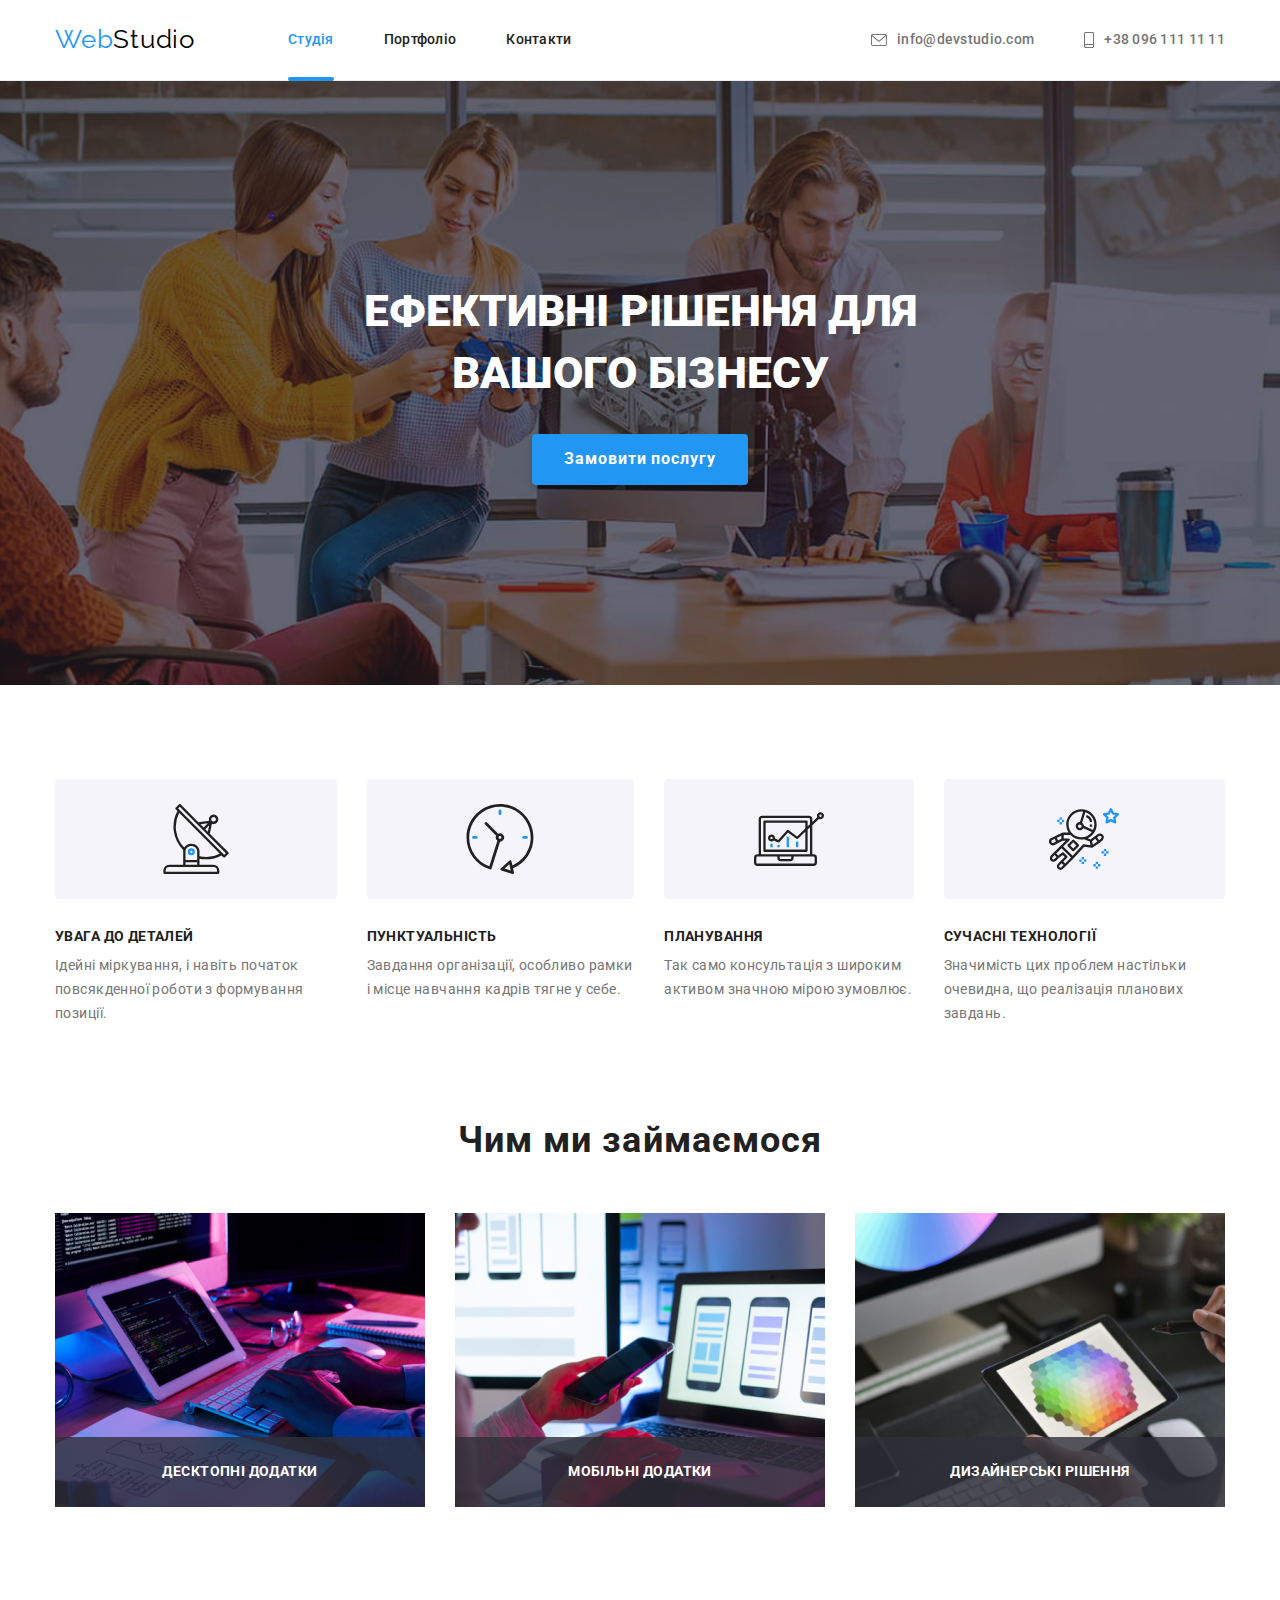
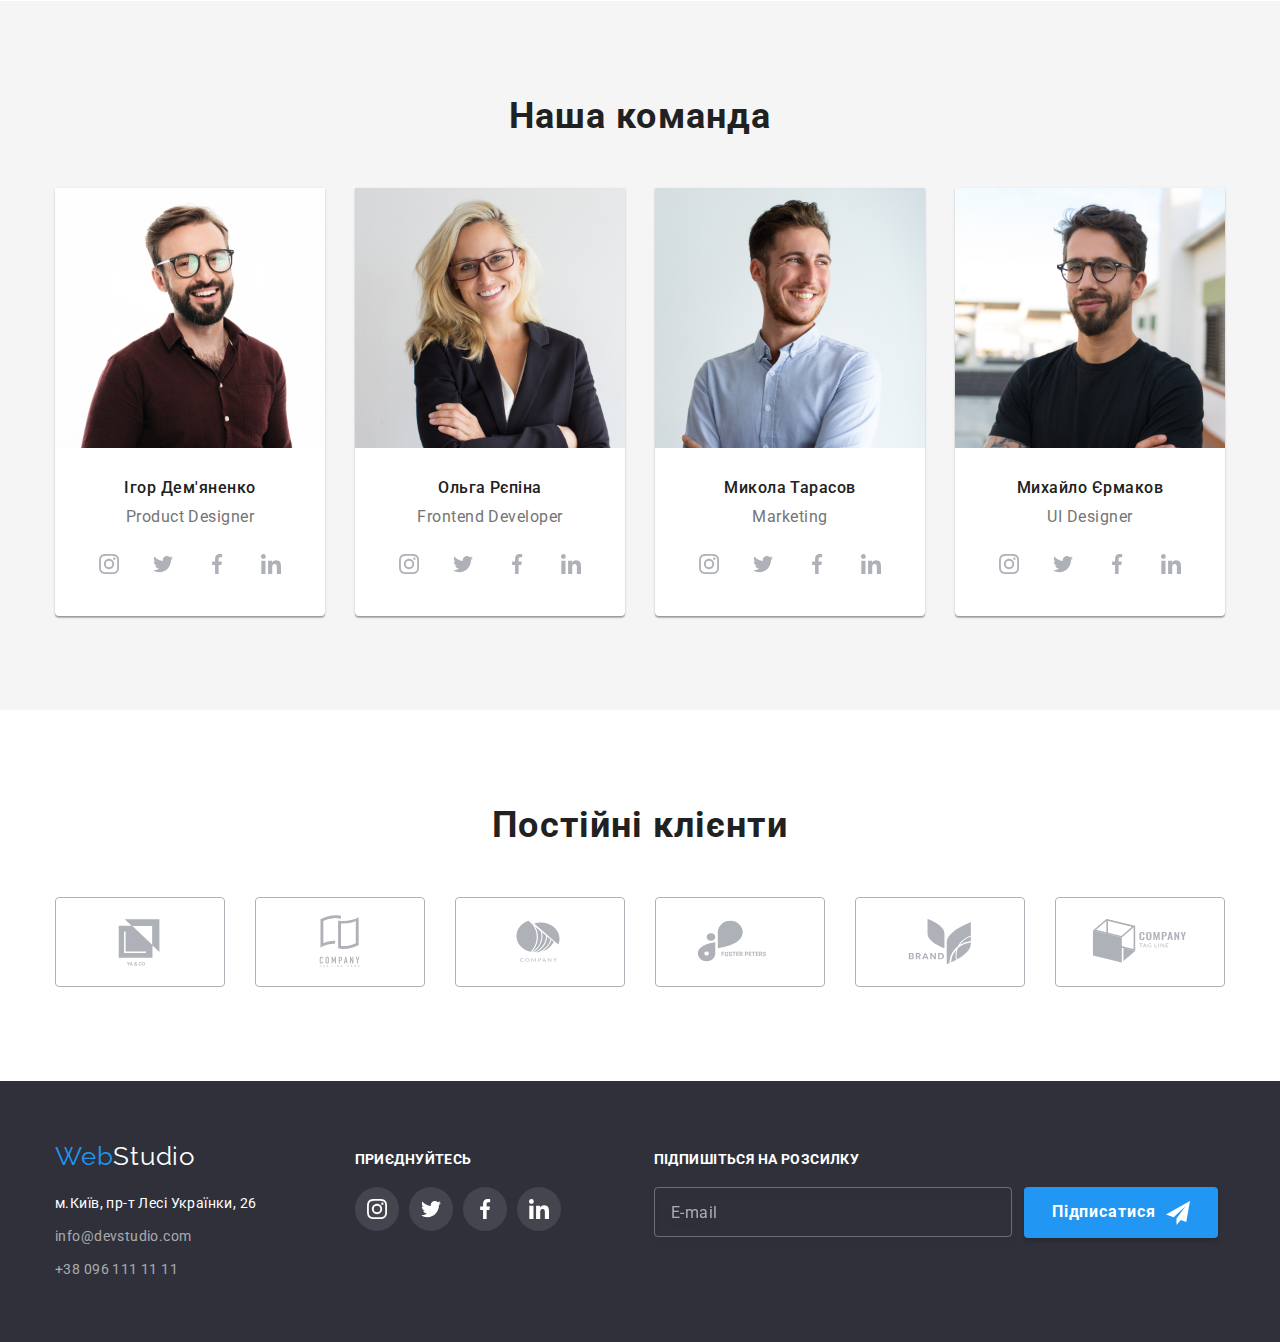
==== index.html @ b3b0a8cc "added files" ====
<!DOCTYPE html>
<html lang="en">
  <head>
    <meta charset="UTF-8" />
    <meta http-equiv="X-UA-Compatible" content="IE=edge" />
    <meta name="viewport" content="width=device-width, initial-scale=1.0" />
    <title>WebStudio | Студія</title>
    <link rel="preconnect" href="https://fonts.googleapis.com" />
    <link rel="preconnect" href="https://fonts.gstatic.com" crossorigin />
    <link
      href="https://fonts.googleapis.com/css2?family=Raleway:wght@700&family=Roboto:wght@400;500;700;900&display=swap"
      rel="stylesheet"
    />
    <link
      rel="stylesheet"
      href="https://cdnjs.cloudflare.com/ajax/libs/modern-normalize/1.1.0/modern-normalize.min.css"
    />
    <link rel="stylesheet" href="./css/common.css" />
    <link rel="stylesheet" href="./css/styles.css" />
  </head>
  <body>
    <header class="header">
      <div class="container header__container">
        <div class="logo">
          <a class="logo__text" href="./index.html">
            Web<span class="logo__header-studio">Studio</span>
          </a>
        </div>
        <nav class="nav">
          <ul class="nav__list list">
            <li class="nav__item">
              <a class="nav__link nav__link_current" href="./">Студія</a>
            </li>
            <li class="nav__item">
              <a class="nav__link" href="./portfolio.html">Портфоліо</a>
            </li>
            <li class="nav__item">
              <a class="nav__link" href="./">Контакти</a>
            </li>
          </ul>
        </nav>
        <div class="con">
          <ul class="con__list list">
            <li class="con__item">
              <a class="con__link" href="mailto:info@devstudio.com">
                <svg class="con__icon" width="16" height="12">
                  <use href="./images/sprite.svg#email"></use>
                </svg>
                info@devstudio.com</a
              >
            </li>
            <li class="con__item">
              <a class="con__link" href="tel:+380961111111"
                ><svg class="con__icon" width="10" height="16">
                  <use href="./images/sprite.svg#smartphone"></use>
                </svg>
                +38 096 111 11 11
              </a>
            </li>
          </ul>
        </div>
      </div>
    </header>
    <main class="main">
      <section class="hero">
        <div class="container">
          <h1 class="hero__title">Ефективні рішення для вашого бізнесу</h1>
          <button data-modal-open class="hero__button" type="button">
            Замовити послугу
          </button>
        </div>
      </section>
      <section class="benefits">
        <div class="container">
          <ul class="benefits__list list">
            <li class="benefits__item">
              <div class="icon">
                <svg class="icon__item" width="70" height="70">
                  <use href="./images/sprite.svg#antenna"></use>
                </svg>
              </div>
              <h2 class="benefits__title">Увага до деталей</h2>
              <p class="benefits__text">
                Ідейні міркування, і навіть початок повсякденної роботи з
                формування позиції.
              </p>
            </li>
            <li class="benefits__item">
              <div class="icon">
                <svg class="icon__item" width="70" height="70">
                  <use href="./images/sprite.svg#clock"></use>
                </svg>
              </div>
              <h2 class="benefits__title">Пунктуальність</h2>
              <p class="benefits__text">
                Завдання організації, особливо рамки і місце навчання кадрів
                тягне у себе.
              </p>
            </li>
            <li class="benefits__item">
              <div class="icon">
                <svg class="icon__item" width="70" height="70">
                  <use href="./images/sprite.svg#diagram"></use>
                </svg>
              </div>
              <h2 class="benefits__title">Планування</h2>
              <p class="benefits__text">
                Так само консультація з широким активом значною мірою зумовлює.
              </p>
            </li>
            <li class="benefits__item">
              <div class="icon">
                <svg class="icon__item" width="70" height="70">
                  <use href="./images/sprite.svg#astronaut"></use>
                </svg>
              </div>
              <h2 class="benefits__title">Сучасні технології</h2>
              <p class="benefits__text">
                Значимість цих проблем настільки очевидна, що реалізація
                планових завдань.
              </p>
            </li>
          </ul>
        </div>
      </section>
      <section class="section">
        <div class="container">
          <h2 class="section__title">Чим ми займаємося</h2>
          <ul class="section__list list">
            <li class="section__item">
              <div class="section__thumb">
                <h3 class="section__thumb-title">Десктопні додатки</h3>
              </div>
            </li>
            <li class="section__item">
              <div class="section__thumb">
                <h3 class="section__thumb-title">Мобільні додатки</h3>
              </div>
            </li>
            <li class="section__item">
              <div class="section__thumb">
                <h3 class="section__thumb-title">Дизайнерські рішення</h3>
              </div>
            </li>
          </ul>
        </div>
      </section>
      <section class="team">
        <div class="container">
          <h2 class="team__title">Наша команда</h2>
          <ul class="team__list list">
            <li class="team__card">
              <img src="./images/igor.jpg" alt="Ігор Дем'яненко" width="270" />
              <h2 class="team__name">Ігор Дем'яненко</h2>
              <p class="team__text">Product Designer</p>
              <ul class="team__social-list list">
                <li class="team__item">
                  <a class="team__social-link" href="./">
                    <svg class="team__social-icon" width="20" height="20">
                      <use href="./images/sprite.svg#instagram"></use>
                    </svg>
                  </a>
                </li>
                <li class="team__item">
                  <a class="team__social-link" href="./">
                    <svg class="team__social-icon" width="20" height="20">
                      <use href="./images/sprite.svg#twitter"></use>
                    </svg>
                  </a>
                </li>
                <li class="team__item">
                  <a class="team__social-link" href="./">
                    <svg class="team__social-icon" width="20" height="20">
                      <use href="./images/sprite.svg#facebook"></use>
                    </svg>
                  </a>
                </li>
                <li class="team__item">
                  <a class="team__social-link" href="./">
                    <svg class="team__social-icon" width="20" height="20">
                      <use href="./images/sprite.svg#linkedin"></use>
                    </svg>
                  </a>
                </li>
              </ul>
            </li>
            <li class="team__card">
              <img src="./images/olga.jpg" alt="Ольга Рєпіна" width="270" />
              <h2 class="team__name">Ольга Рєпіна</h2>
              <p class="team__text">Frontend Developer</p>
              <ul class="team__social-list list">
                <li class="team__item">
                  <a class="team__social-link" href="./">
                    <svg class="team__social-icon" width="20" height="20">
                      <use href="./images/sprite.svg#instagram"></use>
                    </svg>
                  </a>
                </li>
                <li class="team__item">
                  <a class="team__social-link" href="./">
                    <svg class="team__social-icon" width="20" height="20">
                      <use href="./images/sprite.svg#twitter"></use>
                    </svg>
                  </a>
                </li>
                <li class="team__item">
                  <a class="team__social-link" href="./">
                    <svg class="team__social-icon" width="20" height="20">
                      <use href="./images/sprite.svg#facebook"></use>
                    </svg>
                  </a>
                </li>
                <li class="team__item">
                  <a class="team__social-link" href="./">
                    <svg class="team__social-icon" width="20" height="20">
                      <use href="./images/sprite.svg#linkedin"></use>
                    </svg>
                  </a>
                </li>
              </ul>
            </li>
            <li class="team__card">
              <img src="./images/mykola.jpg" alt="Микола Тарасов" width="270" />
              <h2 class="team__name">Микола Тарасов</h2>
              <p class="team__text">Marketing</p>
              <ul class="team__social-list list">
                <li class="team__item">
                  <a class="team__social-link" href="./">
                    <svg class="team__social-icon" width="20" height="20">
                      <use href="./images/sprite.svg#instagram"></use>
                    </svg>
                  </a>
                </li>
                <li class="team__item">
                  <a class="team__social-link" href="./">
                    <svg class="team__social-icon" width="20" height="20">
                      <use href="./images/sprite.svg#twitter"></use>
                    </svg>
                  </a>
                </li>
                <li class="team__item">
                  <a class="team__social-link" href="./">
                    <svg class="team__social-icon" width="20" height="20">
                      <use href="./images/sprite.svg#facebook"></use>
                    </svg>
                  </a>
                </li>
                <li class="team__item">
                  <a class="team__social-link" href="./">
                    <svg class="team__social-icon" width="20" height="20">
                      <use href="./images/sprite.svg#linkedin"></use>
                    </svg>
                  </a>
                </li>
              </ul>
            </li>
            <li class="team__card">
              <img
                src="./images/mykhailo.jpg"
                alt="Михайло Єрмаков"
                width="270"
              />
              <h2 class="team__name">Михайло Єрмаков</h2>
              <p class="team__text">UI Designer</p>
              <ul class="team__social-list list">
                <li class="team__item">
                  <a class="team__social-link" href="./">
                    <svg class="team__social-icon" width="20" height="20">
                      <use href="./images/sprite.svg#instagram"></use>
                    </svg>
                  </a>
                </li>
                <li class="team__item">
                  <a class="team__social-link" href="./">
                    <svg class="team__social-icon" width="20" height="20">
                      <use href="./images/sprite.svg#twitter"></use>
                    </svg>
                  </a>
                </li>
                <li class="team__item">
                  <a class="team__social-link" href="./">
                    <svg class="team__social-icon" width="20" height="20">
                      <use href="./images/sprite.svg#facebook"></use>
                    </svg>
                  </a>
                </li>
                <li class="team__item">
                  <a class="team__social-link" href="./">
                    <svg class="team__social-icon" width="20" height="20">
                      <use href="./images/sprite.svg#linkedin"></use>
                    </svg>
                  </a>
                </li>
              </ul>
            </li>
          </ul>
        </div>
      </section>
      <section class="client">
        <div class="container">
          <h2 class="client__title">Постійні клієнти</h2>
          <ul class="client__list list">
            <li class="client__item">
              <a href="./" class="client__link">
                <svg class="client__icon" width="106" height="60">
                  <use href="./images/sprite.svg#client"></use>
                </svg>
              </a>
            </li>
            <li class="client__item">
              <a href="./" class="client__link">
                <svg class="client__icon" width="106" height="60">
                  <use href="./images/sprite.svg#client1"></use>
                </svg>
              </a>
            </li>
            <li class="client__item">
              <a href="./" class="client__link">
                <svg class="client__icon" width="106" height="60">
                  <use href="./images/sprite.svg#client2"></use>
                </svg>
              </a>
            </li>
            <li class="client__item">
              <a href="./" class="client__link">
                <svg class="client__icon" width="106" height="60">
                  <use href="./images/sprite.svg#client3"></use>
                </svg>
              </a>
            </li>
            <li class="client__item">
              <a href="./" class="client__link">
                <svg class="client__icon" width="106" height="60">
                  <use href="./images/sprite.svg#client4"></use>
                </svg>
              </a>
            </li>
            <li class="client__item">
              <a href="./" class="client__link">
                <svg class="client__icon" width="106" height="60">
                  <use href="./images/sprite.svg#client5"></use>
                </svg>
              </a>
            </li>
          </ul>
        </div>
      </section>
    </main>
    <footer class="footer">
      <div class="container">
        <div class="container__logo-address">
          <div class="logo">
            <a class="logo__text" href="./index.html">
              Web<span class="logo__footer-studio">Studio</span>
            </a>
          </div>
          <address class="address">
            <ul class="address__list list">
              <li class="address__item">
                <a
                  class="address__text map"
                  target="_blank"
                  href="https://goo.gl/maps/3csEusUE26N4QP277"
                  >м.Київ, пр-т Лесі Українки, 26
                </a>
              </li>
              <li class="address__item">
                <a class="address__text" href="mailto:info@devstudio.com">
                  info@devstudio.com
                </a>
              </li>
              <li class="address__item">
                <a class="address__text" href="tel:+380961111111">
                  +38 096 111 11 11
                </a>
              </li>
            </ul>
          </address>
        </div>
        <div class="social">
          <h2 class="social__title">Приєднуйтесь</h2>
          <ul class="social__list list">
            <li class="social__item" aria-label="Instagram">
              <a class="social__link" target="_blank" href="./">
                <svg class="social__icon" width="20" height="20">
                  <use href="./images/sprite.svg#instagram"></use>
                </svg>
              </a>
            </li>
            <li class="social__item" aria-label="Twitter">
              <a class="social__link" target="_blank" href="./">
                <svg class="social__icon" width="20" height="20">
                  <use href="./images/sprite.svg#twitter"></use>
                </svg>
              </a>
            </li>
            <li class="social__item" aria-label="Facebook">
              <a class="social__link" target="_blank" href="./">
                <svg class="social__icon" width="20" height="20">
                  <use href="./images/sprite.svg#facebook"></use>
                </svg>
              </a>
            </li>
            <li class="social__item" aria-label="LinkedIn">
              <a class="social__link" target="_blank" href="./">
                <svg class="social__icon" width="20" height="20">
                  <use href="./images/sprite.svg#linkedin"></use>
                </svg>
              </a>
            </li>
          </ul>
        </div>
        <div class="subscribe">
          <label class="subscribe__label" for="subscribe_email">
            Підпишіться на розсилку
          </label>
          <form class="subscribe__form js-speaker-form">
            <ul class="subscribe__list list">
              <li class="subscribe__item">
                <input
                  class="subscribe__input"
                  type="email"
                  name="subscribe_email"
                  id="subscribe_email"
                  placeholder="E-mail"
                />
              </li>
              <li class="subscribe__item">
                <button type="submit" class="subscribe__button">
                  Підписатися
                  <svg class="subscribe__icon" width="24" height="24">
                    <use href="./images/sprite.svg#sub-icon"></use>
                  </svg>
                </button>
              </li>
            </ul>
          </form>
        </div>
      </div>
    </footer>
    <div data-modal class="backdrop backdrop__hidden">
      <div class="modal">
        <div class="modal__container">
          <button
            data-modal-close
            aria-label="Закрити"
            class="modal-button__close"
          >
            <svg class="modal__cross" width="11" height="11">
              <use href="./images/sprite.svg#cross"></use>
            </svg>
          </button>
          <b class="modal__title">Залиште свої дані, ми вам передзвонимо</b>
          <form class="modal-form js-speaker-form">
            <div class="modal-form__group">
              <div class="modal-form__item">
                <input
                  class="modal-form__area"
                  type="text"
                  name="name"
                  id="name"
                  autocomplete="off"
                />
                <label class="modal-form__label" for="name">Ім'я</label>
                <svg class="modal-form__icon" width="18" height="18">
                  <use href="./images/sprite.svg#form-icon-user"></use>
                </svg>
              </div>
              <div class="modal-form__item">
                <input
                  class="modal-form__area"
                  type="tel"
                  name="tel"
                  id="tel"
                  autofill="off"
                  autocomplete="off"
                />
                <label class="modal-form__label" for="tel">Телефон</label>
                <svg class="modal-form__icon" width="18" height="18">
                  <use href="./images/sprite.svg#form-icon-phone"></use>
                </svg>
              </div>
              <div class="modal-form__item">
                <input
                  class="modal-form__area"
                  type="email"
                  name="email"
                  id="email"
                  autocomplete="off"
                />
                <label class="modal-form__label" for="email">Пошта</label>
                <svg class="modal-form__icon" width="18" height="18">
                  <use href="./images/sprite.svg#form-icon-mail"></use>
                </svg>
              </div>
              <div class="modal-form__item">
                <label class="modal-form__label" for="comment">Коментар</label>
                <textarea
                  class="modal-form__area modal-form__area_biggest"
                  name="comment"
                  id="comment"
                  rows="15"
                  placeholder="Введіть текст"
                  minlength="40"
                  autocomplete="off"
                ></textarea>
              </div>
              <div class="modal-form__item">
                <label class="modal-form__terms">
                  <input
                    type="checkbox"
                    name="checkbox"
                    class="modal-form__checkbox"
                  />
                  <span class="modal-form__checkbox-icon"
                    ><svg class="modal-form__icon-check" width="13" height="13">
                      <use href="./images/sprite.svg#icon-check"></use>
                    </svg>
                  </span>
                  Погоджуюся з розсилкою та приймаю&nbsp
                  <a href="./" class="modal-form__link">Умови договору</a>
                </label>
              </div>
            </div>
            <button type="submit" class="modal-button__submit">
              Відправити
            </button>
          </form>
        </div>
      </div>
    </div>
    <script src="./js/speaker.js"></script>
    <!-- <script src="./js/paddingforbody.js"></script> -->
    <script src="./js/modal.js"></script>
  </body>
</html>
---- css/common.css ----
:root {
  --primary-text-color: #757575;
  --title-text-color: #212121;
  --accent-color: #2196f3;
  --primary-bg-color: #f5f5f5;
  --primary-white-color: #ffffff;
  --primary-black-color: #000000;
  --primary-footer-text-color: rgba(255, 255, 255, 0.6);
  --primary-filter-bg-color: #f5f4fa;
  --primary-footer-bg-color: #2f303a;
  --primary-item-bg-color: #eeeeee;
  --primary-line-color: #ececec;
  --primary-hero-bg-color: #c4c4c4;
  --hero-shadow: rgba(47, 48, 58, 0.4);
  --icon-bg-color: rgba(255, 255, 255, 0.1);
  --soc-icons-color: #afb1b8;
  --backdrop-color: rgba(0, 0, 0, 0.2);
  --placeholder-color: rgba(117, 117, 117, 0.5);
}

body {
  color: var(--title-text-color);
  background-color: var(--primary-bg-color);
  font-family: "Roboto", sans-serif;
  margin: 0;
}

h1,
h2,
h3,
h4,
h5,
h6,
p {
  margin: 0;
}

img {
  display: block;
}

.container {
  width: 1200px;
  padding: 0 15px;
  margin: 0 auto;
}

/* Header */

.header {
  /* Fixed header */

  /* position: fixed;
  width: 100%;
  z-index: 1;
  top: 0; */
  background-color: var(--primary-white-color);
  border-bottom: 1px solid var(--primary-line-color);
}

/* Footer */

.footer {
  background-color: var(--primary-footer-bg-color);
  padding: 60px 0;
}

/* Logo */

.logo__text {
  color: var(--accent-color);
  font-family: "Raleway", sans-serif;
  font-size: 26px;
  line-height: 1.2;
  letter-spacing: 0.03em;
  text-decoration: none;
}

.logo__header-studio {
  color: var(--primary-black-color);
}

.logo__footer-studio {
  color: var(--primary-white-color);
}

.logo__footer-studio,
.logo__header-studio {
  transition: color 250ms cubic-bezier(0.4, 0, 0.2, 1);
}

.logo__text:hover > .logo__header-studio,
.logo__text:focus > .logo__header-studio,
.logo__text:hover > .logo__footer-studio,
.logo__text:focus > .logo__footer-studio {
  color: var(--accent-color);
}

/* List */

.list {
  padding: 0;
  margin: 0;
  list-style: none;
  font-style: normal;
}

/* Site nav */

.container.header__container {
  display: flex;
  align-items: center;
}

.nav__list {
  display: flex;
  margin-left: 93px;
}

.nav__item:not(:last-child),
.con__item:not(:last-child) {
  margin-right: 50px;
}

.nav__list .nav__link {
  display: block;
  color: var(--title-text-color);
  font-weight: 500;
  font-size: 14px;
  line-height: 1.1;
  letter-spacing: 0.02em;
  text-decoration: none;
  padding: 32px 0;
}

.nav__link,
.con__link {
  transition: color 250ms cubic-bezier(0.4, 0, 0.2, 1);
}

.nav__link:hover,
.nav__link:focus,
.nav__link.nav__link_current {
  color: var(--accent-color);
}

.nav__link_current {
  position: relative;
}

.nav__link_current::after {
  content: "";
  position: absolute;
  bottom: -2%;
  left: 0;

  display: inline-block;

  width: 100%;
  height: 4px;

  border-radius: 4px;

  background-color: var(--accent-color);
}

/* .nav__link.nav__link_current {
  border-bottom: 4px solid var(--accent-color);
  border-bottom-left-radius: 2px;
  border-bottom-right-radius: 2px;
} */

/* Con nav */

.con,
.con__list {
  display: flex;
  margin-left: auto;
}

.con__link {
  display: flex;
  align-items: center;
  color: var(--primary-text-color);
  font-weight: 500;
  font-size: 14px;
  line-height: 1.1;
  letter-spacing: 0.02em;
  text-decoration: none;
  padding: 32px 0;
}

.con__link:hover,
.con__link:focus {
  color: var(--accent-color);
}

.con__item {
  display: flex;
  align-items: center;
}

.con__icon {
  fill: currentColor;
  margin-right: 10px;
}

/* Address */

.address {
  margin-top: 20px;
}

.address__item {
  margin-top: 9px;
}

.address .address__text {
  color: var(--primary-footer-text-color);
  font-size: 14px;
  line-height: 1.7;
  letter-spacing: 0.03em;
  text-decoration: none;

  transition: color 250ms cubic-bezier(0.4, 0, 0.2, 1);
}

.address__text.map {
  color: var(--primary-white-color);
}

.address .address__text:hover,
.address .address__text:focus {
  color: var(--accent-color);
}

/* FOOTER-SOCIALS */

.social {
  margin-top: 11px;
  margin-left: 98px;
  margin-right: 93px;
}

.footer .container {
  display: flex;
}

.social__title,
.subscribe__label {
  color: var(--primary-white-color);
  font-size: 14px;
  line-height: 1.1;
  letter-spacing: 0.03em;
  text-transform: uppercase;
  margin-bottom: 20px;
}

.social__list {
  display: flex;
}

.social__item:not(:last-child) {
  margin-right: 10px;
}

.social__icon {
  fill: var(--primary-white-color);
}

.social__link {
  display: flex;
  justify-content: center;
  align-items: center;
  width: 44px;
  height: 44px;
  border-radius: 50%;
  background-color: var(--icon-bg-color);
  cursor: pointer;

  transition: background-color 250ms cubic-bezier(0.4, 0, 0.2, 1);
}

.social__link:hover,
.social__link:focus {
  background-color: var(--accent-color);
}

.subscribe {
  display: flex;
  flex-direction: column;

  margin-top: 11px;
}

.subscribe__list {
  display: flex;
}

.subscribe__item:not(:last-child) {
  margin-right: 12px;
}

.subscribe__item input::placeholder {
  color: rgba(255, 255, 255, 0.6);
  font-size: 16px;
  line-height: 1.25;
  letter-spacing: 0.03em;
}

.subscribe__label {
  font-weight: 700;
}

.subscribe__input {
  color: var(--primary-white-color);

  width: 358px;
  height: 50px;

  padding: 15px 16px;

  outline: 0;

  background-color: transparent;

  border: 1px solid rgba(255, 255, 255, 0.3);
  border-radius: 4px;

  filter: drop-shadow(0px 4px 4px rgba(0, 0, 0, 0.15));
}

.subscribe__button {
  display: flex;
  align-items: center;
  color: var(--primary-white-color);
  background-color: var(--accent-color);
  font-weight: 700;
  font-size: 16px;
  line-height: 1.9;
  font-family: inherit;
  letter-spacing: 0.06em;

  box-shadow: 0px 4px 4px rgba(0, 0, 0, 0.15);

  padding: 10px 28px;

  border: transparent;
  border-radius: 4px;

  cursor: pointer;
}

.subscribe__icon {
  fill: currentColor;
  color: var(--primary-white-color);

  margin-left: 10px;
}

/* ... */
---- css/styles.css ----
/* Hero */

.hero {
  position: relative;
  display: flex;

  max-width: 1600px;
  margin: 0 auto;
  padding: 200px 0;

  background-color: var(--primary-hero-bg-color);
  background-image: url(../images/teamwork.jpg);
  background-position: center;
  background-repeat: no-repeat;
  background-size: cover;
  text-align: center;
}

.hero .container {
  position: relative;
}

.hero::before {
  display: inline-flex;

  content: "";

  position: absolute;

  width: 100%;
  height: 100%;

  top: 0;
  left: 0;

  background-color: var(--hero-shadow);
}

.hero__title {
  color: var(--primary-white-color);
  font-weight: 900;
  font-size: 44px;
  line-height: 1.4;
  text-transform: uppercase;

  width: 696px;

  margin: 0 auto;
}

/* Hero button */

.hero__button {
  color: var(--primary-white-color);

  background-color: var(--accent-color);

  border: transparent;
  border-radius: 4px;

  font-weight: 700;
  font-size: 16px;
  line-height: 1.9;
  letter-spacing: 0.06em;
  font-family: inherit;

  cursor: pointer;

  padding: 10px 32px;
  margin: 30px auto 0 auto;

  box-shadow: 0px 4px 4px rgba(0, 0, 0, 0.15);

  transition: color 250ms cubic-bezier(0.4, 0, 0.2, 1),
    background-color 250ms cubic-bezier(0.4, 0, 0.2, 1);
}

.hero__button:hover,
.hero__button:focus {
  background-color: var(--primary-filter-bg-color);
  color: var(--title-text-color);
}

.section__title,
.team__title,
.client__title {
  color: var(--title-text-color);
  font-size: 36px;
  line-height: 1.2;
  letter-spacing: 0.03em;
  text-align: center;
  margin-bottom: 50px;
  margin-top: 0;
}

/* Benefits */

.benefits {
  background-color: var(--primary-white-color);
  padding-top: 94px;
  padding-bottom: 94px;
}

.benefits__list {
  display: flex;
}

.benefits__item:not(:last-child) {
  margin-right: 30px;
}

.icon {
  display: flex;
  background-color: var(--primary-filter-bg-color);
  height: 120px;
  border-radius: 4px;
  margin-bottom: 30px;
  justify-content: center;
  align-items: center;
}

.benefits__title {
  color: var(--title-text-color);
  font-size: 14px;
  line-height: 1.1;
  letter-spacing: 0.03em;
  text-transform: uppercase;

  margin: 0 0 10px 0;
}

.benefits__text {
  color: var(--primary-text-color);
  font-size: 14px;
  line-height: 1.7;
  letter-spacing: 0.03em;
  margin: 0;
}

/* Do list */

.section {
  background-color: var(--primary-white-color);
  padding-bottom: 94px;
}

.section__list {
  display: flex;
}

.section__item {
  position: relative;

  display: block;
  width: 370px;
  height: 294px;
}

.section__thumb {
  position: absolute;
  bottom: 0;

  width: 370px;
  height: 70px;
  background-color: rgba(47, 48, 58, 0.8);
}

.section__thumb-title {
  position: absolute;
  left: 50%;
  top: 50%;
  transform: translate(-50%, -50%);

  color: var(--primary-white-color);
  font-size: 14px;
  line-height: 1.1;
  letter-spacing: 0.03em;
  text-transform: uppercase;
}

.section__item:not(:last-child) {
  margin-right: 30px;
}

.section__item:nth-child(1) {
  background-image: url(../images/neondesktop.jpg);
}

.section__item:nth-child(2) {
  background-image: url(../images/phonedesktop.jpg);
}

.section__item:nth-child(3) {
  background-image: url(../images/rgbdesktop.jpg);
}

/* Team */

.team {
  padding-top: 94px;
  padding-bottom: 94px;
}

.team__card {
  background-color: var(--primary-white-color);
  height: 428px;
  text-align: center;
  border-radius: 0 0 4px 4px;
  box-shadow: 0px 1px 3px rgba(0, 0, 0, 0.12), 0px 1px 1px rgba(0, 0, 0, 0.14),
    0px 2px 1px rgba(0, 0, 0, 0.2);
}

.team__card:not(:last-child) {
  margin-right: 30px;
}
.team__text {
  color: var(--primary-text-color);
  font-size: 16px;
  line-height: 1.2;
  letter-spacing: 0.03em;
  margin-top: 0;
}

.team__name {
  color: var(--title-text-color);
  font-weight: 500;
  font-size: 16px;
  line-height: 1.2;
  letter-spacing: 0.03em;
  margin-top: 30px;
  margin-bottom: 10px;
}

.team__list {
  display: flex;
  margin: 0 auto;
}

/* TEAM-SOCIALS */

.team__social-list {
  display: flex;
  justify-content: center;
  margin-bottom: 30px;
  margin-top: 16px;
}

.team__social-link {
  display: flex;
  width: 44px;
  height: 44px;
  justify-content: center;
  align-items: center;
  border-radius: 50%;
  color: var(--soc-icons-color);
  background-color: var(--primary-white-color);

  transition: color 250ms cubic-bezier(0.4, 0, 0.2, 1),
    background-color 250ms cubic-bezier(0.4, 0, 0.2, 1);
}

.team__social-icon {
  fill: currentColor;
}

.team__item:not(:last-child) {
  margin-right: 10px;
}

.team__social-link:hover,
.team__social-link:focus {
  background-color: var(--accent-color);
  color: var(--primary-white-color);
}

/* CLIENTS */

.client {
  padding: 94px 0;
  background-color: var(--primary-white-color);
}

.client__list {
  display: flex;
  justify-content: center;
}

.client__link {
  display: flex;
  justify-content: center;
  align-items: center;
  width: 170px;
  height: 90px;
  border: 1px solid var(--soc-icons-color);
  border-radius: 4px;
  color: var(--soc-icons-color);

  transition: color 250ms cubic-bezier(0.4, 0, 0.2, 1),
    background-color 250ms cubic-bezier(0.4, 0, 0.2, 1);
}

.client__item:not(:last-child) {
  margin-right: 30px;
}

.client__icon {
  fill: currentColor;
}

.client__link:hover,
.client__link:focus {
  border-color: var(--accent-color);
  color: var(--accent-color);
}

/* Backdrop */

.backdrop {
  position: fixed;
  top: 0;
  left: 0;
  width: 100%;
  height: 100%;
  background-color: var(--backdrop-color);

  transition: opacity 250ms cubic-bezier(0.4, 0, 0.2, 1);
}

.backdrop__hidden {
  opacity: 0;
  pointer-events: none;
}

/* Modal */

.backdrop.backdrop__hidden .modal {
  transform: translate(-50%, -50%) translateY(100%);
}

.modal {
  position: absolute;
  top: 50%;
  left: 50%;
  transform: translate(-50%, -50%) translateY(0);

  min-height: 581px;
  min-width: 528px;

  text-align: center;

  background-color: var(--primary-white-color);
  border-radius: 4px;
  box-shadow: 0px 1px 3px rgba(0, 0, 0, 0.12), 0px 1px 1px rgba(0, 0, 0, 0.14),
    0px 2px 1px rgba(0, 0, 0, 0.2);

  transition: transform 250ms cubic-bezier(0.4, 0, 0.2, 1);
}

.modal-button__close {
  position: absolute;
  top: 0;
  right: 0;

  margin: 8px 8px 0 0;
  padding: 0;
  width: 30px;
  height: 30px;

  background-color: transparent;
  border: 1px solid rgba(0, 0, 0, 0.1);
  border-radius: 50%;

  cursor: pointer;
}

.modal__cross {
  fill: currentColor;

  position: absolute;
  top: 50%;
  left: 50%;

  transform: translate(-50%, -50%);

  transition: 250ms color cubic-bezier(0.4, 0, 0.2, 1);
}

.modal-button__close:hover > .modal__cross,
.modal-button__close:focus > .modal__cross {
  color: var(--accent-color);
}

.modal__container {
  width: 100%;

  padding: 0 40px;
  margin: 0 auto;
}

.modal__title {
  display: inline-block;

  color: var(--title-text-color);
  font-size: 20px;
  line-height: 1.15;
  letter-spacing: 0.03em;

  margin-top: 40px;
  margin-bottom: 30px;
}

.modal-form__item {
  position: relative;

  display: flex;
  flex-direction: column;

  margin-bottom: 28px;
}

.modal-form__item:nth-child(4) {
  margin-bottom: 20px;
}

.modal-form__item:last-child {
  display: flex;
  flex-direction: row;
  align-items: center;
  justify-content: center;

  margin-bottom: 30px;
}

.modal-form__area {
  position: relative;

  display: flex;

  background-color: transparent;
}

.modal-form__icon {
  position: absolute;
  top: 50%;
  left: 12px;

  transform: translateY(-50%);

  fill: currentColor;

  transition: color 250ms cubic-bezier(0.4, 0, 0.2, 1);

  z-index: -1;
}

.modal-form .modal-form__label {
  position: absolute;

  color: var(--primary-text-color);
  font-size: 12px;
  line-height: 1.16;
  letter-spacing: 0.01em;

  transform: translateY(-115%);

  margin-right: auto;
}

.modal-form__area {
  font-size: 12px;
  line-height: 1.16;
  letter-spacing: 0.01em;

  border: 1px solid rgba(33, 33, 33, 0.2);
  border-radius: 4px;

  padding: 12px 16px;

  height: 40px;
  resize: none;

  outline: rgba(33, 33, 33, 0.2);

  transition: 250ms outline cubic-bezier(0.4, 0, 0.2, 1);
}

.modal-form__area:not(:last-child) {
  padding-left: 42px;
}

.modal-form__area:hover,
.modal-form__area:focus {
  outline: 1px solid var(--accent-color);
}

.modal-form__area:hover ~ .modal-form__icon,
.modal-form__area:focus ~ .modal-form__icon {
  color: var(--accent-color);
}

.modal-form__area_biggest {
  height: 120px;
}

.modal-form__item textarea::placeholder {
  color: var(--placeholder-color);
  font-size: 12px;
  line-height: 1.16;
  letter-spacing: 0.01em;
}

.modal-form__item input[type="checkbox"] {
  -webkit-appearance: none;
  -moz-appearance: none;
  appearance: none;
}

.modal-form__checkbox-icon {
  position: relative;

  display: inline-block;

  width: 16px;
  height: 16px;

  border: 2px solid var(--title-text-color);
  border-radius: 2px;

  margin-right: 7px;

  transition: 250ms transform cubic-bezier(0.4, 0, 0.2, 1);

  cursor: pointer;
}

.modal-form__icon-check {
  position: absolute;

  top: 50%;
  left: 50%;

  transform: translate(-50%, -50%);

  fill: currentColor;

  opacity: 0;
}

.modal-form__checkbox:checked + .modal-form__checkbox-icon {
  transform: scale(1.1);

  background-color: var(--accent-color);
  background-origin: border-box;
  border-color: transparent;

  color: var(--primary-white-color);
}

.modal-form__checkbox:checked
  + .modal-form__checkbox-icon
  > .modal-form__icon-check {
  opacity: 1;
}

.modal-form__terms {
  display: flex;
  align-items: center;

  color: var(--primary-text-color);
  font-size: 14px;
  line-height: 1.7;
  letter-spacing: 0.03em;
}

.modal-form__link {
  color: var(--accent-color);
}

.modal-button__submit {
  color: var(--primary-white-color);
  font-weight: 700;
  font-size: 16px;
  line-height: 1.9;
  letter-spacing: 0.06em;

  background-color: var(--accent-color);

  border: transparent;
  border-radius: 4px;

  box-shadow: 0px 4px 4px rgba(0, 0, 0, 0.15);

  padding: 10px 52px;
  margin-bottom: 40px;

  transition: 250ms transform cubic-bezier(0.4, 0, 0.2, 1);

  cursor: pointer;
}

.modal-button__submit:hover,
.modal-button__submit:focus {
  transform: scale(1.1);
}

/* ... */
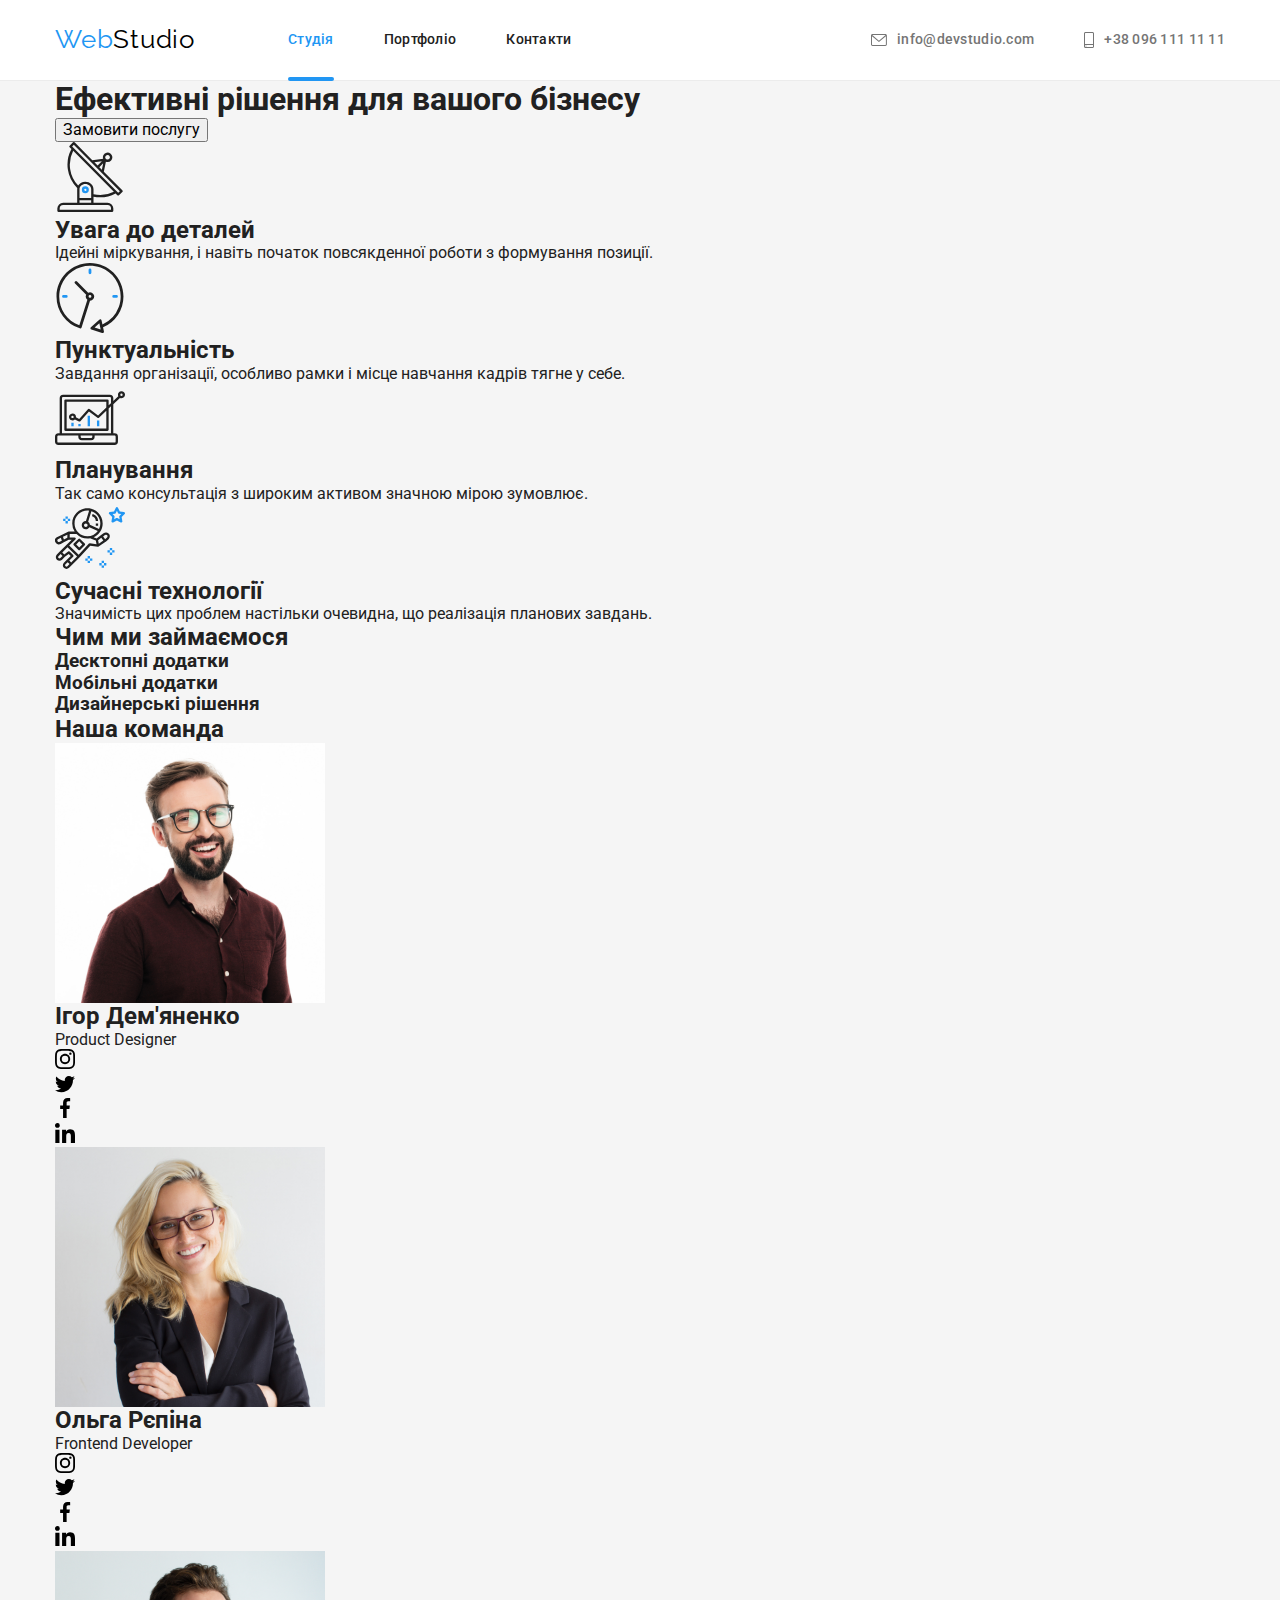
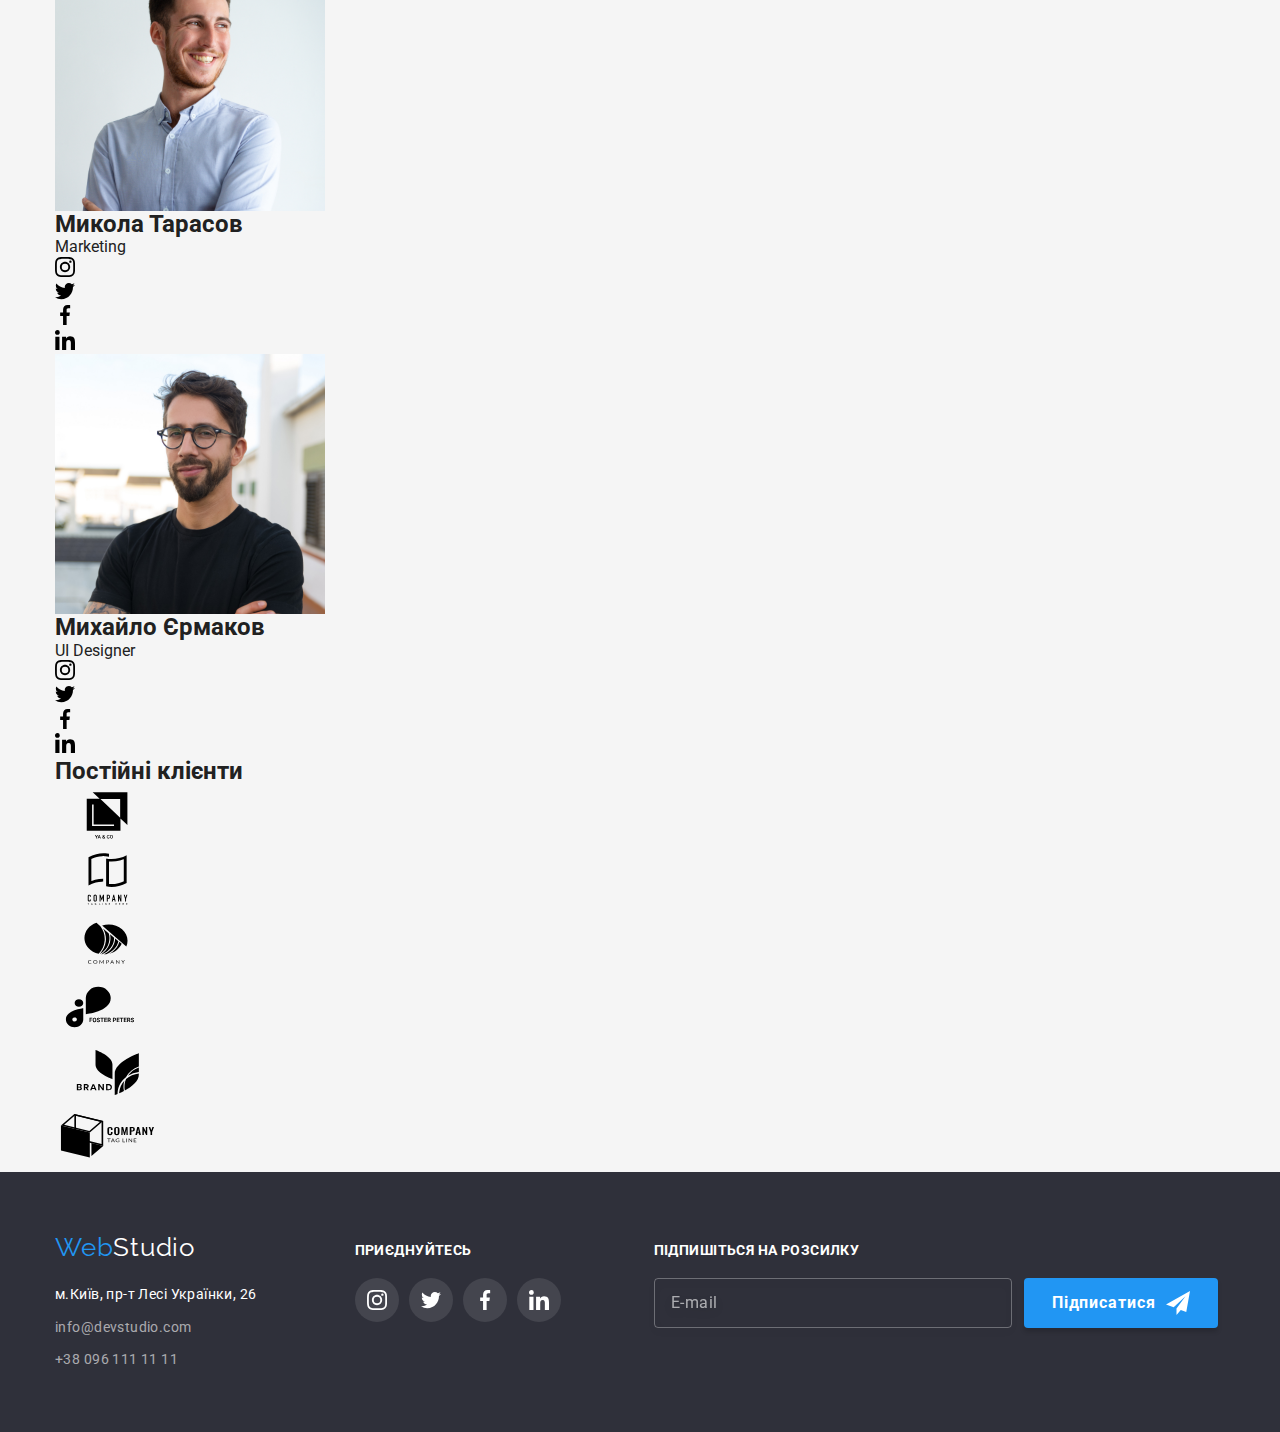
==== commit a38fadb6: "sass changes" ====
--- a/index.html
+++ b/index.html
@@ -11,12 +11,7 @@
       href="https://fonts.googleapis.com/css2?family=Raleway:wght@700&family=Roboto:wght@400;500;700;900&display=swap"
       rel="stylesheet"
     />
-    <link
-      rel="stylesheet"
-      href="https://cdnjs.cloudflare.com/ajax/libs/modern-normalize/1.1.0/modern-normalize.min.css"
-    />
-    <link rel="stylesheet" href="./css/common.css" />
-    <link rel="stylesheet" href="./css/styles.css" />
+    <link rel="stylesheet" href="./css/main.min.css" />
   </head>
   <body>
     <header class="header">
--- a/css/main.min.css
+++ b/css/main.min.css
@@ -0,0 +1 @@
+/*! modern-normalize v1.1.0 | MIT License | https://github.com/sindresorhus/modern-normalize */*,::before,::after{-webkit-box-sizing:border-box;box-sizing:border-box}html{line-height:1.15;-webkit-text-size-adjust:100%;-moz-tab-size:4;-o-tab-size:4;tab-size:4}body{color:#212121;background-color:#f5f5f5;margin:0;font-family:"Roboto",system-ui,-apple-system,"Segoe UI",Roboto,Helvetica,Arial,sans-serif,"Apple Color Emoji","Segoe UI Emoji"}hr{height:0;color:inherit}abbr[title]{-webkit-text-decoration:underline dotted;text-decoration:underline dotted}b,strong{font-weight:bolder}code,kbd,samp,pre{font-family:ui-monospace,SFMono-Regular,Consolas,"Liberation Mono",Menlo,monospace;font-size:1em}small{font-size:80%}sub,sup{font-size:75%;line-height:0;position:relative;vertical-align:baseline}sub{bottom:-0.25em}sup{top:-0.5em}table{text-indent:0;border-color:inherit}button,input,optgroup,select,textarea{font-family:inherit;font-size:100%;line-height:1.15;margin:0}button,select{text-transform:none}button,[type=button],[type=reset],[type=submit]{-webkit-appearance:button}::-moz-focus-inner{border-style:none;padding:0}:-moz-focusring{outline:1px dotted ButtonText}:-moz-ui-invalid{box-shadow:none}legend{padding:0}progress{vertical-align:baseline}::-webkit-inner-spin-button,::-webkit-outer-spin-button{height:auto}[type=search]{-webkit-appearance:textfield;outline-offset:-2px}::-webkit-search-decoration{-webkit-appearance:none}::-webkit-file-upload-button{-webkit-appearance:button;font:inherit}summary{display:list-item}h1,h2,h3,h4,h5,h6,p{margin:0}img{display:block}.list{padding:0;margin:0;list-style:none;font-style:normal}.container{width:1200px;padding:0 15px;margin:0 auto}.header{background-color:#fff;border-bottom:1px solid #ececec}.header__container{display:-webkit-box;display:-ms-flexbox;display:flex;-webkit-box-align:center;-ms-flex-align:center;align-items:center}.footer{background-color:#2f303a;padding:60px 0}.footer .container{display:-webkit-box;display:-ms-flexbox;display:flex}.logo__text{color:#2196f3;font-family:"Raleway",sans-serif;font-size:26px;line-height:1.2;letter-spacing:.03em;text-decoration:none}.logo__header-studio{color:#000}.logo__footer-studio{color:#fff}.logo__header-studio,.logo__footer-studio{-webkit-transition:color 250ms cubic-bezier(0.4, 0, 0.2, 1);transition:color 250ms cubic-bezier(0.4, 0, 0.2, 1)}.logo__text:hover>.logo__header-studio,.logo__text:focus>.logo__header-studio,.logo__text:hover>.logo__footer-studio,.logo__text:focus>.logo__footer-studio{color:#2196f3}.nav__list{display:-webkit-box;display:-ms-flexbox;display:flex;margin-left:93px}.nav__item:not(:last-child){margin-right:50px}.nav__list .nav__link{display:block;color:#212121;font-weight:500;font-size:14px;line-height:1.1;letter-spacing:.02em;text-decoration:none;padding:32px 0}.nav__link{-webkit-transition:color 250ms cubic-bezier(0.4, 0, 0.2, 1);transition:color 250ms cubic-bezier(0.4, 0, 0.2, 1)}.nav__link:focus,.nav__link:hover{color:#2196f3}.nav__link.nav__link_current{position:relative;color:#2196f3}.nav__link.nav__link_current::after{content:"";position:absolute;bottom:-2%;left:0;display:inline-block;width:100%;height:4px;border-radius:4px;background-color:#2196f3}.con{display:-webkit-box;display:-ms-flexbox;display:flex;margin-left:auto}.con__list{display:-webkit-box;display:-ms-flexbox;display:flex;margin-left:auto}.con__link{display:-webkit-box;display:-ms-flexbox;display:flex;-webkit-box-align:center;-ms-flex-align:center;align-items:center;color:#757575;font-weight:500;font-size:14px;line-height:1.1;letter-spacing:.02em;text-decoration:none;padding:32px 0;-webkit-transition:color 250ms cubic-bezier(0.4, 0, 0.2, 1);transition:color 250ms cubic-bezier(0.4, 0, 0.2, 1)}.con__link:hover,.con__link:focus{color:#2196f3}.con__item{display:-webkit-box;display:-ms-flexbox;display:flex;-webkit-box-align:center;-ms-flex-align:center;align-items:center}.con__item:not(:last-child){margin-right:50px}.con__icon{fill:currentColor;margin-right:10px}.address{margin-top:20px}.address__item{margin-top:9px}.address__text{color:rgba(255,255,255,.6);font-size:14px;line-height:1.7;letter-spacing:.03em;text-decoration:none;-webkit-transition:color 250ms cubic-bezier(0.4, 0, 0.2, 1);transition:color 250ms cubic-bezier(0.4, 0, 0.2, 1)}.address__text.map{color:#fff}.address__text:hover,.address__text:focus{color:#2196f3}.social{margin-top:11px;margin-left:98px;margin-right:93px}.social__title{color:#fff;font-size:14px;line-height:1.1;letter-spacing:.03em;text-transform:uppercase;margin-bottom:20px}.social__list{display:-webkit-box;display:-ms-flexbox;display:flex}.social__item:not(:last-child){margin-right:10px}.social__icon{fill:#fff}.social__link{display:-webkit-box;display:-ms-flexbox;display:flex;-webkit-box-pack:center;-ms-flex-pack:center;justify-content:center;-webkit-box-align:center;-ms-flex-align:center;align-items:center;width:44px;height:44px;border-radius:50%;background-color:rgba(255,255,255,.1);cursor:pointer;-webkit-transition:background-color 250ms cubic-bezier(0.4, 0, 0.2, 1);transition:background-color 250ms cubic-bezier(0.4, 0, 0.2, 1)}.social__link:hover,.social__link:focus{background-color:#2196f3}.subscribe{display:-webkit-box;display:-ms-flexbox;display:flex;-webkit-box-orient:vertical;-webkit-box-direction:normal;-ms-flex-direction:column;flex-direction:column;margin-top:11px}.subscribe__list{display:-webkit-box;display:-ms-flexbox;display:flex}.subscribe__item:not(:last-child){margin-right:12px}.subscribe__item input::-webkit-input-placeholder{color:rgba(255,255,255,.6);font-size:16px;line-height:1.25;letter-spacing:.03em}.subscribe__item input::-moz-placeholder{color:rgba(255,255,255,.6);font-size:16px;line-height:1.25;letter-spacing:.03em}.subscribe__item input:-ms-input-placeholder{color:rgba(255,255,255,.6);font-size:16px;line-height:1.25;letter-spacing:.03em}.subscribe__item input::-ms-input-placeholder{color:rgba(255,255,255,.6);font-size:16px;line-height:1.25;letter-spacing:.03em}.subscribe__item input::placeholder{color:rgba(255,255,255,.6);font-size:16px;line-height:1.25;letter-spacing:.03em}.subscribe__label{color:#fff;font-size:14px;font-weight:700;line-height:1.1;letter-spacing:.03em;text-transform:uppercase;margin-bottom:20px}.subscribe__input{color:#fff;width:358px;height:50px;padding:15px 16px;outline:0;background-color:rgba(0,0,0,0);border:1px solid rgba(255,255,255,.3);border-radius:4px;-webkit-filter:drop-shadow(0px 4px 4px rgba(0, 0, 0, 0.15));filter:drop-shadow(0px 4px 4px rgba(0, 0, 0, 0.15))}.subscribe__button{display:-webkit-box;display:-ms-flexbox;display:flex;-webkit-box-align:center;-ms-flex-align:center;align-items:center;color:#fff;background-color:#2196f3;font-weight:700;font-size:16px;line-height:1.9;font-family:inherit;letter-spacing:.06em;-webkit-box-shadow:0px 4px 4px rgba(0,0,0,.15);box-shadow:0px 4px 4px rgba(0,0,0,.15);padding:10px 28px;border:rgba(0,0,0,0);border-radius:4px;cursor:pointer}.subscribe__icon{fill:currentColor;color:#fff;margin-left:10px}.filter__list{display:-webkit-box;display:-ms-flexbox;display:flex;-webkit-box-pack:center;-ms-flex-pack:center;justify-content:center;padding-bottom:50px}.filter__item:not(:last-child){margin-right:8px}.filter__button{color:#000;background-color:#f5f4fa;border:rgba(0,0,0,0);font-size:16px;line-height:1.6;font-weight:500;font-family:inherit;cursor:pointer;padding:6px 25px;border:1px solid rgba(0,0,0,0);border-radius:4px;-webkit-box-shadow:0px 3px 1px rgba(0,0,0,.1),0px 1px 2px rgba(0,0,0,.08),0px 2px 2px rgba(0,0,0,.12);box-shadow:0px 3px 1px rgba(0,0,0,.1),0px 1px 2px rgba(0,0,0,.08),0px 2px 2px rgba(0,0,0,.12);-webkit-transition:background-color 250ms cubic-bezier(0.4, 0, 0.2, 1),color 250ms cubic-bezier(0.4, 0, 0.2, 1);transition:background-color 250ms cubic-bezier(0.4, 0, 0.2, 1),color 250ms cubic-bezier(0.4, 0, 0.2, 1)}.filter__button:hover,.filter__button:focus{color:#fff;background-color:#2196f3}.filter__button.filter__button_current{color:#fff;background-color:#2196f3}.portfolio{background-color:#fff;padding-top:94px;padding-bottom:94px}.portfolio__list{display:-webkit-box;display:-ms-flexbox;display:flex;-ms-flex-wrap:wrap;flex-wrap:wrap}.portfolio__item{width:calc((100% - 60px)/3);background-color:var(--primary-white-color);margin-right:30px;margin-bottom:30px;-webkit-transition:-webkit-box-shadow 250ms cubic-bezier(0.4, 0, 0.2, 1);transition:-webkit-box-shadow 250ms cubic-bezier(0.4, 0, 0.2, 1);transition:box-shadow 250ms cubic-bezier(0.4, 0, 0.2, 1);transition:box-shadow 250ms cubic-bezier(0.4, 0, 0.2, 1), -webkit-box-shadow 250ms cubic-bezier(0.4, 0, 0.2, 1)}.portfolio__item:hover{-webkit-box-shadow:0px 1px 1px rgba(0,0,0,.12),0px 4px 4px rgba(0,0,0,.06),1px 4px 6px rgba(0,0,0,.16);box-shadow:0px 1px 1px rgba(0,0,0,.12),0px 4px 4px rgba(0,0,0,.06),1px 4px 6px rgba(0,0,0,.16)}.portfolio__item:nth-last-child(-n+3){margin-bottom:0px}.portfolio__item:nth-child(3n){margin-right:0px}.portfolio__item:hover>.portfolio__link>.portfolio__link_thumb>.portfolio__link_overlay-content{-webkit-transform:translateY(0%);transform:translateY(0%)}.portfolio__item:hover>.portfolio__link>.portfolio__link_thumb::before{-webkit-transform:translateY(0%);transform:translateY(0%)}.portfolio__card{border:1px solid #eee}.portfolio__link{text-decoration:none}.portfolio__link_thumb{position:relative;display:-webkit-box;display:-ms-flexbox;display:flex;overflow:hidden}.portfolio__link_thumb::before{position:absolute;content:"";width:100%;height:100%;background-color:rgba(33,150,243,.9);-webkit-transition:-webkit-transform 250ms cubic-bezier(0.4, 0, 0.2, 1);transition:-webkit-transform 250ms cubic-bezier(0.4, 0, 0.2, 1);transition:transform 250ms cubic-bezier(0.4, 0, 0.2, 1);transition:transform 250ms cubic-bezier(0.4, 0, 0.2, 1), -webkit-transform 250ms cubic-bezier(0.4, 0, 0.2, 1);-webkit-transform:translateY(100%);transform:translateY(100%)}.portfolio__link_overlay-content{position:absolute;padding:63px 24px;font-size:18px;line-height:1.5;letter-spacing:.03em;color:#fff;-webkit-transition:-webkit-transform 250ms cubic-bezier(0.4, 0, 0.2, 1);transition:-webkit-transform 250ms cubic-bezier(0.4, 0, 0.2, 1);transition:transform 250ms cubic-bezier(0.4, 0, 0.2, 1);transition:transform 250ms cubic-bezier(0.4, 0, 0.2, 1), -webkit-transform 250ms cubic-bezier(0.4, 0, 0.2, 1);-webkit-transform:translateY(100%);transform:translateY(100%)}.portfolio__text{color:#757575;font-size:16px;line-height:1.9;letter-spacing:.03em;padding-left:24px;padding-bottom:20px;margin:0}.portfolio__title{color:#212121;font-size:18px;line-height:2;letter-spacing:.06em;padding-top:20px;padding-left:24px;margin:0 0 4px 0}.backdrop{position:fixed;top:0;left:0;width:100%;height:100%;background-color:rgba(0,0,0,.2);-webkit-transition:opacity 250ms cubic-bezier(0.4, 0, 0.2, 1);transition:opacity 250ms cubic-bezier(0.4, 0, 0.2, 1)}.backdrop__hidden{opacity:0;pointer-events:none}.backdrop__hidden .modal{-webkit-transform:translate(-50%, -50%) translateY(100%);transform:translate(-50%, -50%) translateY(100%)}.modal{position:absolute;top:50%;left:50%;-webkit-transform:translate(-50%, -50%) translateY(0);transform:translate(-50%, -50%) translateY(0);min-height:581px;min-width:528px;text-align:center;background-color:#fff;border-radius:4px;-webkit-box-shadow:0px 1px 3px rgba(0,0,0,.12),0px 1px 1px rgba(0,0,0,.14),0px 2px 1px rgba(0,0,0,.2);box-shadow:0px 1px 3px rgba(0,0,0,.12),0px 1px 1px rgba(0,0,0,.14),0px 2px 1px rgba(0,0,0,.2);-webkit-transition:-webkit-transform 250ms cubic-bezier(0.4, 0, 0.2, 1);transition:-webkit-transform 250ms cubic-bezier(0.4, 0, 0.2, 1);transition:transform 250ms cubic-bezier(0.4, 0, 0.2, 1);transition:transform 250ms cubic-bezier(0.4, 0, 0.2, 1), -webkit-transform 250ms cubic-bezier(0.4, 0, 0.2, 1)}.modal__cross{fill:currentColor;position:absolute;top:50%;left:50%;-webkit-transform:translate(-50%, -50%);transform:translate(-50%, -50%);-webkit-transition:250ms color cubic-bezier(0.4, 0, 0.2, 1);transition:250ms color cubic-bezier(0.4, 0, 0.2, 1)}.modal__container{width:100%;padding:0 40px;margin:0 auto}.modal__title{display:inline-block;color:#212121;font-size:20px;line-height:1.15;letter-spacing:.03em;margin-top:40px;margin-bottom:30px}.modal-form__item{position:relative;display:-webkit-box;display:-ms-flexbox;display:flex;-webkit-box-orient:vertical;-webkit-box-direction:normal;-ms-flex-direction:column;flex-direction:column;margin-bottom:28px}.modal-form__item:nth-child(4){margin-bottom:20px}.modal-form__item:last-child{display:-webkit-box;display:-ms-flexbox;display:flex;-webkit-box-orient:horizontal;-webkit-box-direction:normal;-ms-flex-direction:row;flex-direction:row;-webkit-box-align:center;-ms-flex-align:center;align-items:center;-webkit-box-pack:center;-ms-flex-pack:center;justify-content:center;margin-bottom:30px}.modal-form__item textarea::-webkit-input-placeholder{color:rgba(117,117,117,.5);font-size:12px;line-height:1.16;letter-spacing:.01em}.modal-form__item textarea::-moz-placeholder{color:rgba(117,117,117,.5);font-size:12px;line-height:1.16;letter-spacing:.01em}.modal-form__item textarea:-ms-input-placeholder{color:rgba(117,117,117,.5);font-size:12px;line-height:1.16;letter-spacing:.01em}.modal-form__item textarea::-ms-input-placeholder{color:rgba(117,117,117,.5);font-size:12px;line-height:1.16;letter-spacing:.01em}.modal-form__item textarea::placeholder{color:rgba(117,117,117,.5);font-size:12px;line-height:1.16;letter-spacing:.01em}.modal-form__item input[type=checkbox]{-webkit-appearance:none;-moz-appearance:none;appearance:none}.modal-form__area{position:relative;display:-webkit-box;display:-ms-flexbox;display:flex;background-color:rgba(0,0,0,0);font-size:12px;line-height:1.16;letter-spacing:.01em;border:1px solid rgba(33,33,33,.2);border-radius:4px;padding:12px 16px;height:40px;resize:none;outline:rgba(33,33,33,.2);-webkit-transition:250ms outline cubic-bezier(0.4, 0, 0.2, 1);transition:250ms outline cubic-bezier(0.4, 0, 0.2, 1)}.modal-form__area:not(:last-child){padding-left:42px}.modal-form__area:hover,.modal-form__area:focus{outline:1px solid #2196f3}.modal-form__area_biggest{height:120px}.modal-form__icon{position:absolute;top:50%;left:12px;-webkit-transform:translateY(-50%);transform:translateY(-50%);fill:currentColor;-webkit-transition:color 250ms cubic-bezier(0.4, 0, 0.2, 1);transition:color 250ms cubic-bezier(0.4, 0, 0.2, 1);z-index:-1}.modal-form__area:hover~.modal-form__icon,.modal-form__area:focus~.modal-form__icon{color:#2196f3}.modal-form__label{position:absolute;color:#757575;font-size:12px;line-height:1.16;letter-spacing:.01em;-webkit-transform:translateY(-115%);transform:translateY(-115%);margin-right:auto}.modal-form__checkbox-icon{position:relative;display:inline-block;width:16px;height:16px;border:2px solid #212121;border-radius:2px;margin-right:7px;-webkit-transition:250ms -webkit-transform cubic-bezier(0.4, 0, 0.2, 1);transition:250ms -webkit-transform cubic-bezier(0.4, 0, 0.2, 1);transition:250ms transform cubic-bezier(0.4, 0, 0.2, 1);transition:250ms transform cubic-bezier(0.4, 0, 0.2, 1), 250ms -webkit-transform cubic-bezier(0.4, 0, 0.2, 1);cursor:pointer}.modal-form__icon-check{position:absolute;top:50%;left:50%;-webkit-transform:translate(-50%, -50%);transform:translate(-50%, -50%);fill:currentColor;opacity:0}.modal-form__checkbox:checked+.modal-form__checkbox-icon{-webkit-transform:scale(1.1);transform:scale(1.1);background-color:#2196f3;background-origin:border-box;border-color:rgba(0,0,0,0);color:#fff}.modal-form__checkbox:checked+.modal-form__checkbox-icon>.modal-form__icon-check{opacity:1}.modal-form__terms{display:-webkit-box;display:-ms-flexbox;display:flex;-webkit-box-align:center;-ms-flex-align:center;align-items:center;color:#757575;font-size:14px;line-height:1.7;letter-spacing:.03em}.modal-form__link{color:#2196f3}.modal-button__close{position:absolute;top:0;right:0;margin:8px 8px 0 0;padding:0;width:30px;height:30px;background-color:rgba(0,0,0,0);border:1px solid rgba(0,0,0,.1);border-radius:50%;cursor:pointer}.modal-button__close:hover>.modal__cross,.modal-button__close:focus>.modal__cross{color:#2196f3}.modal-button__submit{color:#fff;font-weight:700;font-size:16px;line-height:1.9;letter-spacing:.06em;background-color:#2196f3;border:rgba(0,0,0,0);border-radius:4px;-webkit-box-shadow:0px 4px 4px rgba(0,0,0,.15);box-shadow:0px 4px 4px rgba(0,0,0,.15);padding:10px 52px;margin-bottom:40px;-webkit-transition:250ms -webkit-transform cubic-bezier(0.4, 0, 0.2, 1);transition:250ms -webkit-transform cubic-bezier(0.4, 0, 0.2, 1);transition:250ms transform cubic-bezier(0.4, 0, 0.2, 1);transition:250ms transform cubic-bezier(0.4, 0, 0.2, 1), 250ms -webkit-transform cubic-bezier(0.4, 0, 0.2, 1);cursor:pointer}.modal-button__submit:hover,.modal-button__submit:focus{-webkit-transform:scale(1.1);transform:scale(1.1)}/*# sourceMappingURL=main.min.css.map */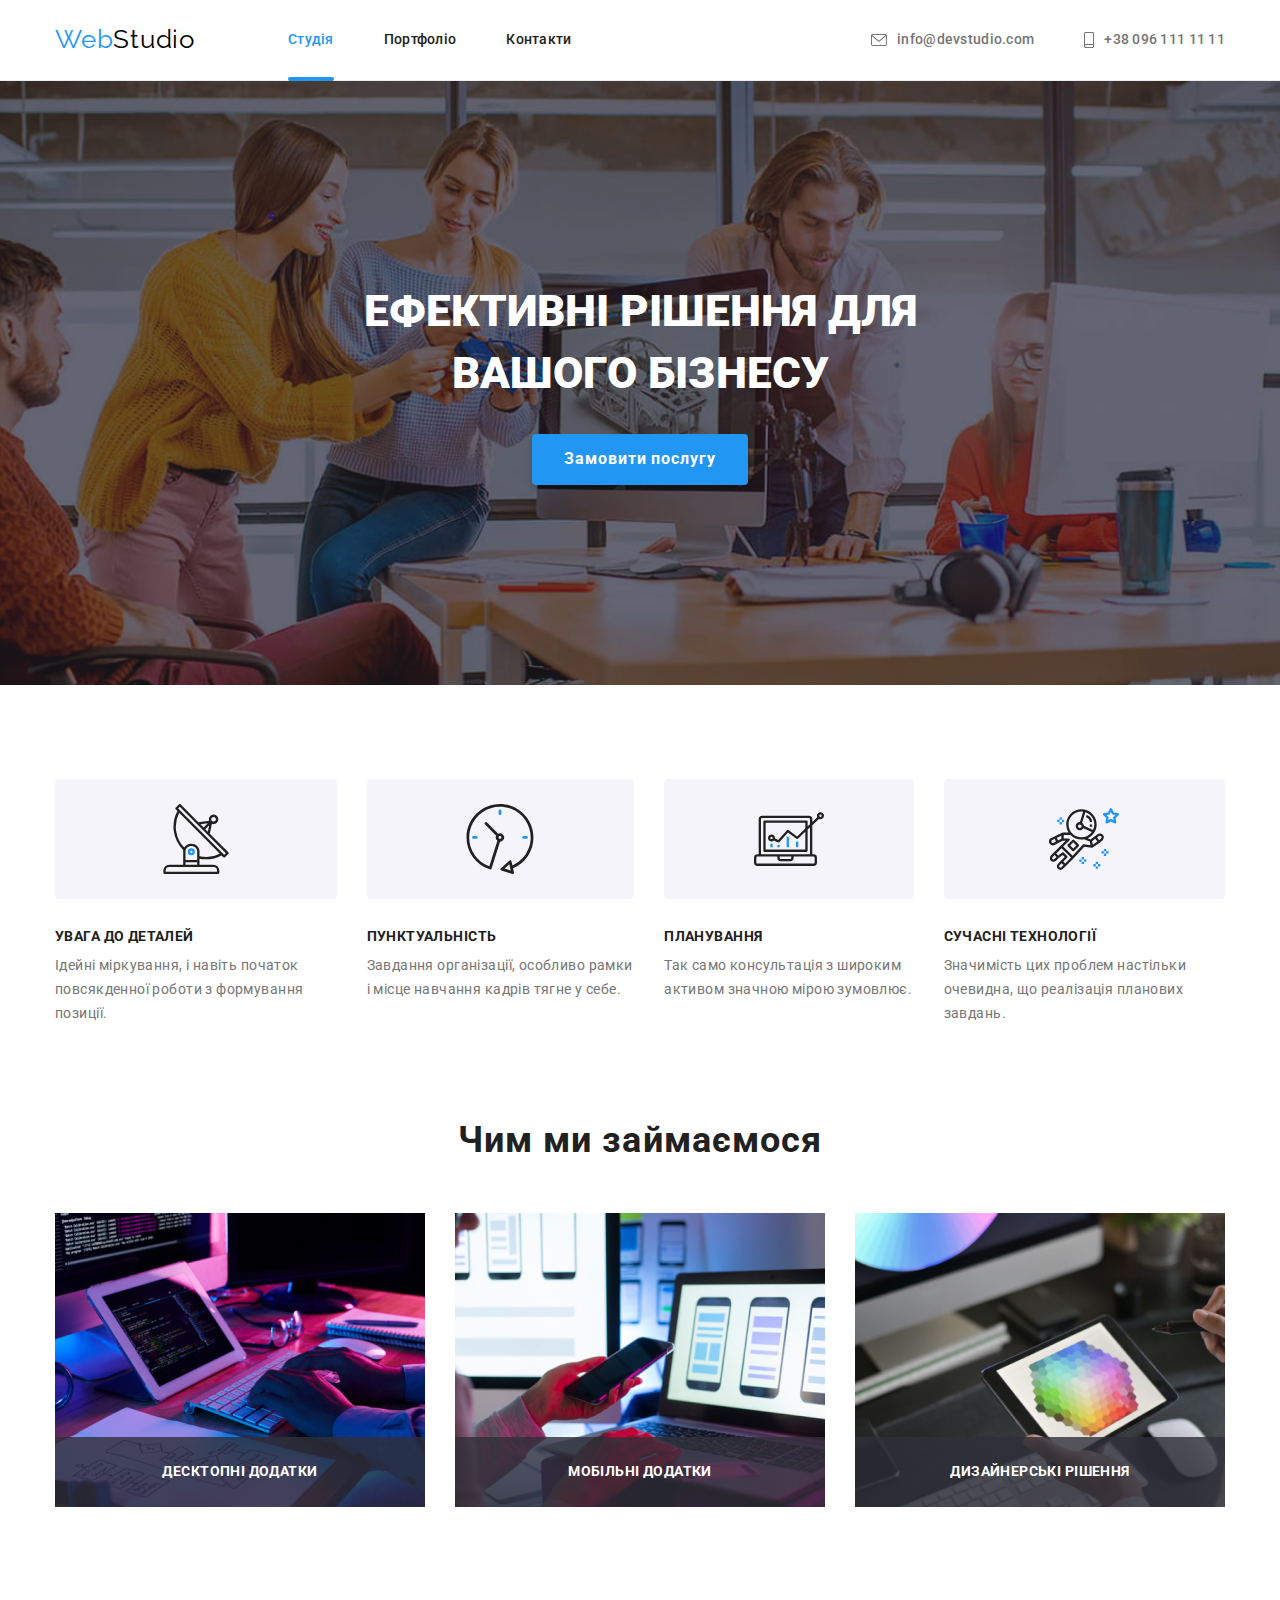
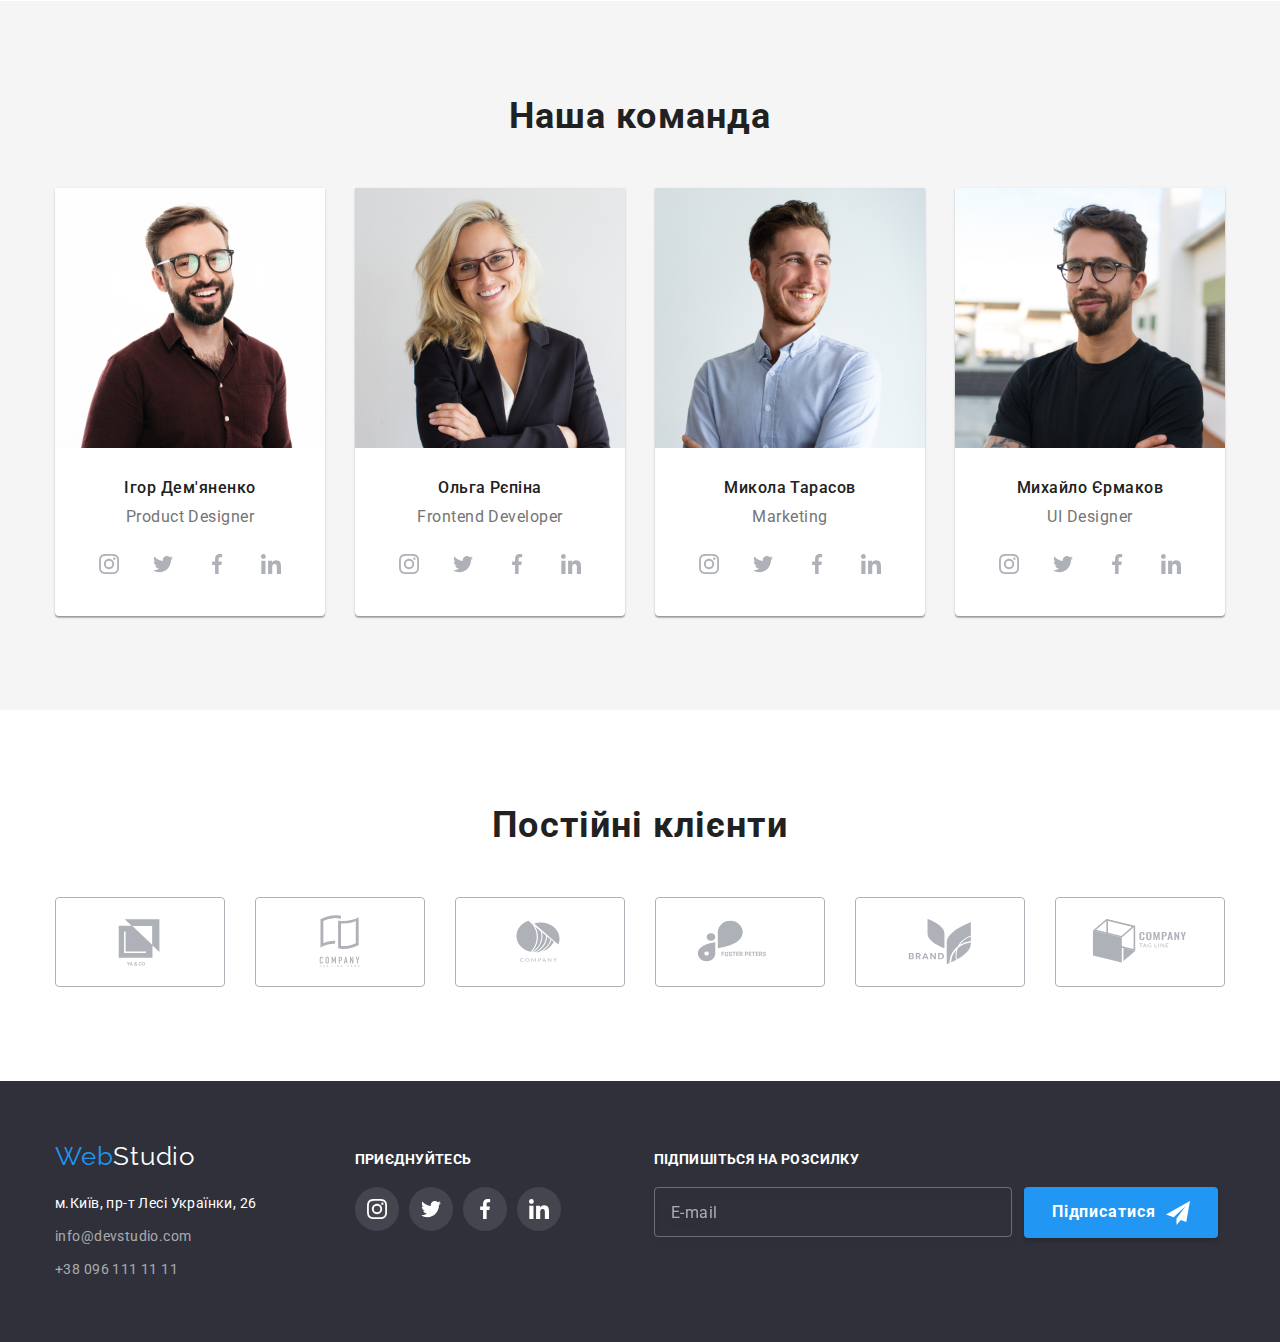
==== commit 1ff225d7: "sass changes" ====
--- a/index.html
+++ b/index.html
@@ -69,8 +69,8 @@
         <div class="container">
           <ul class="benefits__list list">
             <li class="benefits__item">
-              <div class="icon">
-                <svg class="icon__item" width="70" height="70">
+              <div class="benefits__icon">
+                <svg class="benefits__svg" width="70" height="70">
                   <use href="./images/sprite.svg#antenna"></use>
                 </svg>
               </div>
@@ -81,8 +81,8 @@
               </p>
             </li>
             <li class="benefits__item">
-              <div class="icon">
-                <svg class="icon__item" width="70" height="70">
+              <div class="benefits__icon">
+                <svg class="benefits__svg" width="70" height="70">
                   <use href="./images/sprite.svg#clock"></use>
                 </svg>
               </div>
@@ -93,8 +93,8 @@
               </p>
             </li>
             <li class="benefits__item">
-              <div class="icon">
-                <svg class="icon__item" width="70" height="70">
+              <div class="benefits__icon">
+                <svg class="benefits__svg" width="70" height="70">
                   <use href="./images/sprite.svg#diagram"></use>
                 </svg>
               </div>
@@ -104,8 +104,8 @@
               </p>
             </li>
             <li class="benefits__item">
-              <div class="icon">
-                <svg class="icon__item" width="70" height="70">
+              <div class="benefits__icon">
+                <svg class="benefits__svg" width="70" height="70">
                   <use href="./images/sprite.svg#astronaut"></use>
                 </svg>
               </div>
--- a/css/main.min.css
+++ b/css/main.min.css
@@ -1 +1 @@
-/*! modern-normalize v1.1.0 | MIT License | https://github.com/sindresorhus/modern-normalize */*,::before,::after{-webkit-box-sizing:border-box;box-sizing:border-box}html{line-height:1.15;-webkit-text-size-adjust:100%;-moz-tab-size:4;-o-tab-size:4;tab-size:4}body{color:#212121;background-color:#f5f5f5;margin:0;font-family:"Roboto",system-ui,-apple-system,"Segoe UI",Roboto,Helvetica,Arial,sans-serif,"Apple Color Emoji","Segoe UI Emoji"}hr{height:0;color:inherit}abbr[title]{-webkit-text-decoration:underline dotted;text-decoration:underline dotted}b,strong{font-weight:bolder}code,kbd,samp,pre{font-family:ui-monospace,SFMono-Regular,Consolas,"Liberation Mono",Menlo,monospace;font-size:1em}small{font-size:80%}sub,sup{font-size:75%;line-height:0;position:relative;vertical-align:baseline}sub{bottom:-0.25em}sup{top:-0.5em}table{text-indent:0;border-color:inherit}button,input,optgroup,select,textarea{font-family:inherit;font-size:100%;line-height:1.15;margin:0}button,select{text-transform:none}button,[type=button],[type=reset],[type=submit]{-webkit-appearance:button}::-moz-focus-inner{border-style:none;padding:0}:-moz-focusring{outline:1px dotted ButtonText}:-moz-ui-invalid{box-shadow:none}legend{padding:0}progress{vertical-align:baseline}::-webkit-inner-spin-button,::-webkit-outer-spin-button{height:auto}[type=search]{-webkit-appearance:textfield;outline-offset:-2px}::-webkit-search-decoration{-webkit-appearance:none}::-webkit-file-upload-button{-webkit-appearance:button;font:inherit}summary{display:list-item}h1,h2,h3,h4,h5,h6,p{margin:0}img{display:block}.list{padding:0;margin:0;list-style:none;font-style:normal}.container{width:1200px;padding:0 15px;margin:0 auto}.header{background-color:#fff;border-bottom:1px solid #ececec}.header__container{display:-webkit-box;display:-ms-flexbox;display:flex;-webkit-box-align:center;-ms-flex-align:center;align-items:center}.footer{background-color:#2f303a;padding:60px 0}.footer .container{display:-webkit-box;display:-ms-flexbox;display:flex}.logo__text{color:#2196f3;font-family:"Raleway",sans-serif;font-size:26px;line-height:1.2;letter-spacing:.03em;text-decoration:none}.logo__header-studio{color:#000}.logo__footer-studio{color:#fff}.logo__header-studio,.logo__footer-studio{-webkit-transition:color 250ms cubic-bezier(0.4, 0, 0.2, 1);transition:color 250ms cubic-bezier(0.4, 0, 0.2, 1)}.logo__text:hover>.logo__header-studio,.logo__text:focus>.logo__header-studio,.logo__text:hover>.logo__footer-studio,.logo__text:focus>.logo__footer-studio{color:#2196f3}.nav__list{display:-webkit-box;display:-ms-flexbox;display:flex;margin-left:93px}.nav__item:not(:last-child){margin-right:50px}.nav__list .nav__link{display:block;color:#212121;font-weight:500;font-size:14px;line-height:1.1;letter-spacing:.02em;text-decoration:none;padding:32px 0}.nav__link{-webkit-transition:color 250ms cubic-bezier(0.4, 0, 0.2, 1);transition:color 250ms cubic-bezier(0.4, 0, 0.2, 1)}.nav__link:focus,.nav__link:hover{color:#2196f3}.nav__link.nav__link_current{position:relative;color:#2196f3}.nav__link.nav__link_current::after{content:"";position:absolute;bottom:-2%;left:0;display:inline-block;width:100%;height:4px;border-radius:4px;background-color:#2196f3}.con{display:-webkit-box;display:-ms-flexbox;display:flex;margin-left:auto}.con__list{display:-webkit-box;display:-ms-flexbox;display:flex;margin-left:auto}.con__link{display:-webkit-box;display:-ms-flexbox;display:flex;-webkit-box-align:center;-ms-flex-align:center;align-items:center;color:#757575;font-weight:500;font-size:14px;line-height:1.1;letter-spacing:.02em;text-decoration:none;padding:32px 0;-webkit-transition:color 250ms cubic-bezier(0.4, 0, 0.2, 1);transition:color 250ms cubic-bezier(0.4, 0, 0.2, 1)}.con__link:hover,.con__link:focus{color:#2196f3}.con__item{display:-webkit-box;display:-ms-flexbox;display:flex;-webkit-box-align:center;-ms-flex-align:center;align-items:center}.con__item:not(:last-child){margin-right:50px}.con__icon{fill:currentColor;margin-right:10px}.address{margin-top:20px}.address__item{margin-top:9px}.address__text{color:rgba(255,255,255,.6);font-size:14px;line-height:1.7;letter-spacing:.03em;text-decoration:none;-webkit-transition:color 250ms cubic-bezier(0.4, 0, 0.2, 1);transition:color 250ms cubic-bezier(0.4, 0, 0.2, 1)}.address__text.map{color:#fff}.address__text:hover,.address__text:focus{color:#2196f3}.social{margin-top:11px;margin-left:98px;margin-right:93px}.social__title{color:#fff;font-size:14px;line-height:1.1;letter-spacing:.03em;text-transform:uppercase;margin-bottom:20px}.social__list{display:-webkit-box;display:-ms-flexbox;display:flex}.social__item:not(:last-child){margin-right:10px}.social__icon{fill:#fff}.social__link{display:-webkit-box;display:-ms-flexbox;display:flex;-webkit-box-pack:center;-ms-flex-pack:center;justify-content:center;-webkit-box-align:center;-ms-flex-align:center;align-items:center;width:44px;height:44px;border-radius:50%;background-color:rgba(255,255,255,.1);cursor:pointer;-webkit-transition:background-color 250ms cubic-bezier(0.4, 0, 0.2, 1);transition:background-color 250ms cubic-bezier(0.4, 0, 0.2, 1)}.social__link:hover,.social__link:focus{background-color:#2196f3}.subscribe{display:-webkit-box;display:-ms-flexbox;display:flex;-webkit-box-orient:vertical;-webkit-box-direction:normal;-ms-flex-direction:column;flex-direction:column;margin-top:11px}.subscribe__list{display:-webkit-box;display:-ms-flexbox;display:flex}.subscribe__item:not(:last-child){margin-right:12px}.subscribe__item input::-webkit-input-placeholder{color:rgba(255,255,255,.6);font-size:16px;line-height:1.25;letter-spacing:.03em}.subscribe__item input::-moz-placeholder{color:rgba(255,255,255,.6);font-size:16px;line-height:1.25;letter-spacing:.03em}.subscribe__item input:-ms-input-placeholder{color:rgba(255,255,255,.6);font-size:16px;line-height:1.25;letter-spacing:.03em}.subscribe__item input::-ms-input-placeholder{color:rgba(255,255,255,.6);font-size:16px;line-height:1.25;letter-spacing:.03em}.subscribe__item input::placeholder{color:rgba(255,255,255,.6);font-size:16px;line-height:1.25;letter-spacing:.03em}.subscribe__label{color:#fff;font-size:14px;font-weight:700;line-height:1.1;letter-spacing:.03em;text-transform:uppercase;margin-bottom:20px}.subscribe__input{color:#fff;width:358px;height:50px;padding:15px 16px;outline:0;background-color:rgba(0,0,0,0);border:1px solid rgba(255,255,255,.3);border-radius:4px;-webkit-filter:drop-shadow(0px 4px 4px rgba(0, 0, 0, 0.15));filter:drop-shadow(0px 4px 4px rgba(0, 0, 0, 0.15))}.subscribe__button{display:-webkit-box;display:-ms-flexbox;display:flex;-webkit-box-align:center;-ms-flex-align:center;align-items:center;color:#fff;background-color:#2196f3;font-weight:700;font-size:16px;line-height:1.9;font-family:inherit;letter-spacing:.06em;-webkit-box-shadow:0px 4px 4px rgba(0,0,0,.15);box-shadow:0px 4px 4px rgba(0,0,0,.15);padding:10px 28px;border:rgba(0,0,0,0);border-radius:4px;cursor:pointer}.subscribe__icon{fill:currentColor;color:#fff;margin-left:10px}.filter__list{display:-webkit-box;display:-ms-flexbox;display:flex;-webkit-box-pack:center;-ms-flex-pack:center;justify-content:center;padding-bottom:50px}.filter__item:not(:last-child){margin-right:8px}.filter__button{color:#000;background-color:#f5f4fa;border:rgba(0,0,0,0);font-size:16px;line-height:1.6;font-weight:500;font-family:inherit;cursor:pointer;padding:6px 25px;border:1px solid rgba(0,0,0,0);border-radius:4px;-webkit-box-shadow:0px 3px 1px rgba(0,0,0,.1),0px 1px 2px rgba(0,0,0,.08),0px 2px 2px rgba(0,0,0,.12);box-shadow:0px 3px 1px rgba(0,0,0,.1),0px 1px 2px rgba(0,0,0,.08),0px 2px 2px rgba(0,0,0,.12);-webkit-transition:background-color 250ms cubic-bezier(0.4, 0, 0.2, 1),color 250ms cubic-bezier(0.4, 0, 0.2, 1);transition:background-color 250ms cubic-bezier(0.4, 0, 0.2, 1),color 250ms cubic-bezier(0.4, 0, 0.2, 1)}.filter__button:hover,.filter__button:focus{color:#fff;background-color:#2196f3}.filter__button.filter__button_current{color:#fff;background-color:#2196f3}.portfolio{background-color:#fff;padding-top:94px;padding-bottom:94px}.portfolio__list{display:-webkit-box;display:-ms-flexbox;display:flex;-ms-flex-wrap:wrap;flex-wrap:wrap}.portfolio__item{width:calc((100% - 60px)/3);background-color:var(--primary-white-color);margin-right:30px;margin-bottom:30px;-webkit-transition:-webkit-box-shadow 250ms cubic-bezier(0.4, 0, 0.2, 1);transition:-webkit-box-shadow 250ms cubic-bezier(0.4, 0, 0.2, 1);transition:box-shadow 250ms cubic-bezier(0.4, 0, 0.2, 1);transition:box-shadow 250ms cubic-bezier(0.4, 0, 0.2, 1), -webkit-box-shadow 250ms cubic-bezier(0.4, 0, 0.2, 1)}.portfolio__item:hover{-webkit-box-shadow:0px 1px 1px rgba(0,0,0,.12),0px 4px 4px rgba(0,0,0,.06),1px 4px 6px rgba(0,0,0,.16);box-shadow:0px 1px 1px rgba(0,0,0,.12),0px 4px 4px rgba(0,0,0,.06),1px 4px 6px rgba(0,0,0,.16)}.portfolio__item:nth-last-child(-n+3){margin-bottom:0px}.portfolio__item:nth-child(3n){margin-right:0px}.portfolio__item:hover>.portfolio__link>.portfolio__link_thumb>.portfolio__link_overlay-content{-webkit-transform:translateY(0%);transform:translateY(0%)}.portfolio__item:hover>.portfolio__link>.portfolio__link_thumb::before{-webkit-transform:translateY(0%);transform:translateY(0%)}.portfolio__card{border:1px solid #eee}.portfolio__link{text-decoration:none}.portfolio__link_thumb{position:relative;display:-webkit-box;display:-ms-flexbox;display:flex;overflow:hidden}.portfolio__link_thumb::before{position:absolute;content:"";width:100%;height:100%;background-color:rgba(33,150,243,.9);-webkit-transition:-webkit-transform 250ms cubic-bezier(0.4, 0, 0.2, 1);transition:-webkit-transform 250ms cubic-bezier(0.4, 0, 0.2, 1);transition:transform 250ms cubic-bezier(0.4, 0, 0.2, 1);transition:transform 250ms cubic-bezier(0.4, 0, 0.2, 1), -webkit-transform 250ms cubic-bezier(0.4, 0, 0.2, 1);-webkit-transform:translateY(100%);transform:translateY(100%)}.portfolio__link_overlay-content{position:absolute;padding:63px 24px;font-size:18px;line-height:1.5;letter-spacing:.03em;color:#fff;-webkit-transition:-webkit-transform 250ms cubic-bezier(0.4, 0, 0.2, 1);transition:-webkit-transform 250ms cubic-bezier(0.4, 0, 0.2, 1);transition:transform 250ms cubic-bezier(0.4, 0, 0.2, 1);transition:transform 250ms cubic-bezier(0.4, 0, 0.2, 1), -webkit-transform 250ms cubic-bezier(0.4, 0, 0.2, 1);-webkit-transform:translateY(100%);transform:translateY(100%)}.portfolio__text{color:#757575;font-size:16px;line-height:1.9;letter-spacing:.03em;padding-left:24px;padding-bottom:20px;margin:0}.portfolio__title{color:#212121;font-size:18px;line-height:2;letter-spacing:.06em;padding-top:20px;padding-left:24px;margin:0 0 4px 0}.backdrop{position:fixed;top:0;left:0;width:100%;height:100%;background-color:rgba(0,0,0,.2);-webkit-transition:opacity 250ms cubic-bezier(0.4, 0, 0.2, 1);transition:opacity 250ms cubic-bezier(0.4, 0, 0.2, 1)}.backdrop__hidden{opacity:0;pointer-events:none}.backdrop__hidden .modal{-webkit-transform:translate(-50%, -50%) translateY(100%);transform:translate(-50%, -50%) translateY(100%)}.modal{position:absolute;top:50%;left:50%;-webkit-transform:translate(-50%, -50%) translateY(0);transform:translate(-50%, -50%) translateY(0);min-height:581px;min-width:528px;text-align:center;background-color:#fff;border-radius:4px;-webkit-box-shadow:0px 1px 3px rgba(0,0,0,.12),0px 1px 1px rgba(0,0,0,.14),0px 2px 1px rgba(0,0,0,.2);box-shadow:0px 1px 3px rgba(0,0,0,.12),0px 1px 1px rgba(0,0,0,.14),0px 2px 1px rgba(0,0,0,.2);-webkit-transition:-webkit-transform 250ms cubic-bezier(0.4, 0, 0.2, 1);transition:-webkit-transform 250ms cubic-bezier(0.4, 0, 0.2, 1);transition:transform 250ms cubic-bezier(0.4, 0, 0.2, 1);transition:transform 250ms cubic-bezier(0.4, 0, 0.2, 1), -webkit-transform 250ms cubic-bezier(0.4, 0, 0.2, 1)}.modal__cross{fill:currentColor;position:absolute;top:50%;left:50%;-webkit-transform:translate(-50%, -50%);transform:translate(-50%, -50%);-webkit-transition:250ms color cubic-bezier(0.4, 0, 0.2, 1);transition:250ms color cubic-bezier(0.4, 0, 0.2, 1)}.modal__container{width:100%;padding:0 40px;margin:0 auto}.modal__title{display:inline-block;color:#212121;font-size:20px;line-height:1.15;letter-spacing:.03em;margin-top:40px;margin-bottom:30px}.modal-form__item{position:relative;display:-webkit-box;display:-ms-flexbox;display:flex;-webkit-box-orient:vertical;-webkit-box-direction:normal;-ms-flex-direction:column;flex-direction:column;margin-bottom:28px}.modal-form__item:nth-child(4){margin-bottom:20px}.modal-form__item:last-child{display:-webkit-box;display:-ms-flexbox;display:flex;-webkit-box-orient:horizontal;-webkit-box-direction:normal;-ms-flex-direction:row;flex-direction:row;-webkit-box-align:center;-ms-flex-align:center;align-items:center;-webkit-box-pack:center;-ms-flex-pack:center;justify-content:center;margin-bottom:30px}.modal-form__item textarea::-webkit-input-placeholder{color:rgba(117,117,117,.5);font-size:12px;line-height:1.16;letter-spacing:.01em}.modal-form__item textarea::-moz-placeholder{color:rgba(117,117,117,.5);font-size:12px;line-height:1.16;letter-spacing:.01em}.modal-form__item textarea:-ms-input-placeholder{color:rgba(117,117,117,.5);font-size:12px;line-height:1.16;letter-spacing:.01em}.modal-form__item textarea::-ms-input-placeholder{color:rgba(117,117,117,.5);font-size:12px;line-height:1.16;letter-spacing:.01em}.modal-form__item textarea::placeholder{color:rgba(117,117,117,.5);font-size:12px;line-height:1.16;letter-spacing:.01em}.modal-form__item input[type=checkbox]{-webkit-appearance:none;-moz-appearance:none;appearance:none}.modal-form__area{position:relative;display:-webkit-box;display:-ms-flexbox;display:flex;background-color:rgba(0,0,0,0);font-size:12px;line-height:1.16;letter-spacing:.01em;border:1px solid rgba(33,33,33,.2);border-radius:4px;padding:12px 16px;height:40px;resize:none;outline:rgba(33,33,33,.2);-webkit-transition:250ms outline cubic-bezier(0.4, 0, 0.2, 1);transition:250ms outline cubic-bezier(0.4, 0, 0.2, 1)}.modal-form__area:not(:last-child){padding-left:42px}.modal-form__area:hover,.modal-form__area:focus{outline:1px solid #2196f3}.modal-form__area_biggest{height:120px}.modal-form__icon{position:absolute;top:50%;left:12px;-webkit-transform:translateY(-50%);transform:translateY(-50%);fill:currentColor;-webkit-transition:color 250ms cubic-bezier(0.4, 0, 0.2, 1);transition:color 250ms cubic-bezier(0.4, 0, 0.2, 1);z-index:-1}.modal-form__area:hover~.modal-form__icon,.modal-form__area:focus~.modal-form__icon{color:#2196f3}.modal-form__label{position:absolute;color:#757575;font-size:12px;line-height:1.16;letter-spacing:.01em;-webkit-transform:translateY(-115%);transform:translateY(-115%);margin-right:auto}.modal-form__checkbox-icon{position:relative;display:inline-block;width:16px;height:16px;border:2px solid #212121;border-radius:2px;margin-right:7px;-webkit-transition:250ms -webkit-transform cubic-bezier(0.4, 0, 0.2, 1);transition:250ms -webkit-transform cubic-bezier(0.4, 0, 0.2, 1);transition:250ms transform cubic-bezier(0.4, 0, 0.2, 1);transition:250ms transform cubic-bezier(0.4, 0, 0.2, 1), 250ms -webkit-transform cubic-bezier(0.4, 0, 0.2, 1);cursor:pointer}.modal-form__icon-check{position:absolute;top:50%;left:50%;-webkit-transform:translate(-50%, -50%);transform:translate(-50%, -50%);fill:currentColor;opacity:0}.modal-form__checkbox:checked+.modal-form__checkbox-icon{-webkit-transform:scale(1.1);transform:scale(1.1);background-color:#2196f3;background-origin:border-box;border-color:rgba(0,0,0,0);color:#fff}.modal-form__checkbox:checked+.modal-form__checkbox-icon>.modal-form__icon-check{opacity:1}.modal-form__terms{display:-webkit-box;display:-ms-flexbox;display:flex;-webkit-box-align:center;-ms-flex-align:center;align-items:center;color:#757575;font-size:14px;line-height:1.7;letter-spacing:.03em}.modal-form__link{color:#2196f3}.modal-button__close{position:absolute;top:0;right:0;margin:8px 8px 0 0;padding:0;width:30px;height:30px;background-color:rgba(0,0,0,0);border:1px solid rgba(0,0,0,.1);border-radius:50%;cursor:pointer}.modal-button__close:hover>.modal__cross,.modal-button__close:focus>.modal__cross{color:#2196f3}.modal-button__submit{color:#fff;font-weight:700;font-size:16px;line-height:1.9;letter-spacing:.06em;background-color:#2196f3;border:rgba(0,0,0,0);border-radius:4px;-webkit-box-shadow:0px 4px 4px rgba(0,0,0,.15);box-shadow:0px 4px 4px rgba(0,0,0,.15);padding:10px 52px;margin-bottom:40px;-webkit-transition:250ms -webkit-transform cubic-bezier(0.4, 0, 0.2, 1);transition:250ms -webkit-transform cubic-bezier(0.4, 0, 0.2, 1);transition:250ms transform cubic-bezier(0.4, 0, 0.2, 1);transition:250ms transform cubic-bezier(0.4, 0, 0.2, 1), 250ms -webkit-transform cubic-bezier(0.4, 0, 0.2, 1);cursor:pointer}.modal-button__submit:hover,.modal-button__submit:focus{-webkit-transform:scale(1.1);transform:scale(1.1)}/*# sourceMappingURL=main.min.css.map */+/*! modern-normalize v1.1.0 | MIT License | https://github.com/sindresorhus/modern-normalize */*,::before,::after{-webkit-box-sizing:border-box;box-sizing:border-box}html{line-height:1.15;-webkit-text-size-adjust:100%;-moz-tab-size:4;-o-tab-size:4;tab-size:4}body{color:#212121;background-color:#f5f5f5;margin:0;font-family:"Roboto",system-ui,-apple-system,"Segoe UI",Roboto,Helvetica,Arial,sans-serif,"Apple Color Emoji","Segoe UI Emoji"}hr{height:0;color:inherit}abbr[title]{-webkit-text-decoration:underline dotted;text-decoration:underline dotted}b,strong{font-weight:bolder}code,kbd,samp,pre{font-family:ui-monospace,SFMono-Regular,Consolas,"Liberation Mono",Menlo,monospace;font-size:1em}small{font-size:80%}sub,sup{font-size:75%;line-height:0;position:relative;vertical-align:baseline}sub{bottom:-0.25em}sup{top:-0.5em}table{text-indent:0;border-color:inherit}button,input,optgroup,select,textarea{font-family:inherit;font-size:100%;line-height:1.15;margin:0}button,select{text-transform:none}button,[type=button],[type=reset],[type=submit]{-webkit-appearance:button}::-moz-focus-inner{border-style:none;padding:0}:-moz-focusring{outline:1px dotted ButtonText}:-moz-ui-invalid{box-shadow:none}legend{padding:0}progress{vertical-align:baseline}::-webkit-inner-spin-button,::-webkit-outer-spin-button{height:auto}[type=search]{-webkit-appearance:textfield;outline-offset:-2px}::-webkit-search-decoration{-webkit-appearance:none}::-webkit-file-upload-button{-webkit-appearance:button;font:inherit}summary{display:list-item}h1,h2,h3,h4,h5,h6,p{margin:0}img{display:block}.list{padding:0;margin:0;list-style:none;font-style:normal}.container{width:1200px;padding:0 15px;margin:0 auto}.header{background-color:#fff;border-bottom:1px solid #ececec}.header__container{display:-webkit-box;display:-ms-flexbox;display:flex;-webkit-box-align:center;-ms-flex-align:center;align-items:center}.footer{background-color:#2f303a;padding:60px 0}.footer .container{display:-webkit-box;display:-ms-flexbox;display:flex}.logo__text{color:#2196f3;font-family:"Raleway",sans-serif;font-size:26px;line-height:1.2;letter-spacing:.03em;text-decoration:none}.logo__header-studio{color:#000}.logo__footer-studio{color:#fff}.logo__header-studio,.logo__footer-studio{-webkit-transition:color 250ms cubic-bezier(0.4, 0, 0.2, 1);transition:color 250ms cubic-bezier(0.4, 0, 0.2, 1)}.logo__text:hover>.logo__header-studio,.logo__text:focus>.logo__header-studio,.logo__text:hover>.logo__footer-studio,.logo__text:focus>.logo__footer-studio{color:#2196f3}.nav__list{display:-webkit-box;display:-ms-flexbox;display:flex;margin-left:93px}.nav__item:not(:last-child){margin-right:50px}.nav__list .nav__link{display:block;color:#212121;font-weight:500;font-size:14px;line-height:1.1;letter-spacing:.02em;text-decoration:none;padding:32px 0}.nav__link{-webkit-transition:color 250ms cubic-bezier(0.4, 0, 0.2, 1);transition:color 250ms cubic-bezier(0.4, 0, 0.2, 1)}.nav__link:focus,.nav__link:hover{color:#2196f3}.nav__link.nav__link_current{position:relative;color:#2196f3}.nav__link.nav__link_current::after{content:"";position:absolute;bottom:-2%;left:0;display:inline-block;width:100%;height:4px;border-radius:4px;background-color:#2196f3}.con{display:-webkit-box;display:-ms-flexbox;display:flex;margin-left:auto}.con__list{display:-webkit-box;display:-ms-flexbox;display:flex;margin-left:auto}.con__link{display:-webkit-box;display:-ms-flexbox;display:flex;-webkit-box-align:center;-ms-flex-align:center;align-items:center;color:#757575;font-weight:500;font-size:14px;line-height:1.1;letter-spacing:.02em;text-decoration:none;padding:32px 0;-webkit-transition:color 250ms cubic-bezier(0.4, 0, 0.2, 1);transition:color 250ms cubic-bezier(0.4, 0, 0.2, 1)}.con__link:hover,.con__link:focus{color:#2196f3}.con__item{display:-webkit-box;display:-ms-flexbox;display:flex;-webkit-box-align:center;-ms-flex-align:center;align-items:center}.con__item:not(:last-child){margin-right:50px}.con__icon{fill:currentColor;margin-right:10px}.address{margin-top:20px}.address__item{margin-top:9px}.address__text{color:rgba(255,255,255,.6);font-size:14px;line-height:1.7;letter-spacing:.03em;text-decoration:none;-webkit-transition:color 250ms cubic-bezier(0.4, 0, 0.2, 1);transition:color 250ms cubic-bezier(0.4, 0, 0.2, 1)}.address__text.map{color:#fff}.address__text:hover,.address__text:focus{color:#2196f3}.social{margin-top:11px;margin-left:98px;margin-right:93px}.social__title{color:#fff;font-size:14px;line-height:1.1;letter-spacing:.03em;text-transform:uppercase;margin-bottom:20px}.social__list{display:-webkit-box;display:-ms-flexbox;display:flex}.social__item:not(:last-child){margin-right:10px}.social__icon{fill:#fff}.social__link{display:-webkit-box;display:-ms-flexbox;display:flex;-webkit-box-pack:center;-ms-flex-pack:center;justify-content:center;-webkit-box-align:center;-ms-flex-align:center;align-items:center;width:44px;height:44px;border-radius:50%;background-color:rgba(255,255,255,.1);cursor:pointer;-webkit-transition:background-color 250ms cubic-bezier(0.4, 0, 0.2, 1);transition:background-color 250ms cubic-bezier(0.4, 0, 0.2, 1)}.social__link:hover,.social__link:focus{background-color:#2196f3}.subscribe{display:-webkit-box;display:-ms-flexbox;display:flex;-webkit-box-orient:vertical;-webkit-box-direction:normal;-ms-flex-direction:column;flex-direction:column;margin-top:11px}.subscribe__list{display:-webkit-box;display:-ms-flexbox;display:flex}.subscribe__item:not(:last-child){margin-right:12px}.subscribe__item input::-webkit-input-placeholder{color:rgba(255,255,255,.6);font-size:16px;line-height:1.25;letter-spacing:.03em}.subscribe__item input::-moz-placeholder{color:rgba(255,255,255,.6);font-size:16px;line-height:1.25;letter-spacing:.03em}.subscribe__item input:-ms-input-placeholder{color:rgba(255,255,255,.6);font-size:16px;line-height:1.25;letter-spacing:.03em}.subscribe__item input::-ms-input-placeholder{color:rgba(255,255,255,.6);font-size:16px;line-height:1.25;letter-spacing:.03em}.subscribe__item input::placeholder{color:rgba(255,255,255,.6);font-size:16px;line-height:1.25;letter-spacing:.03em}.subscribe__label{color:#fff;font-size:14px;font-weight:700;line-height:1.1;letter-spacing:.03em;text-transform:uppercase;margin-bottom:20px}.subscribe__input{color:#fff;width:358px;height:50px;padding:15px 16px;outline:0;background-color:rgba(0,0,0,0);border:1px solid rgba(255,255,255,.3);border-radius:4px;-webkit-filter:drop-shadow(0px 4px 4px rgba(0, 0, 0, 0.15));filter:drop-shadow(0px 4px 4px rgba(0, 0, 0, 0.15))}.subscribe__button{display:-webkit-box;display:-ms-flexbox;display:flex;-webkit-box-align:center;-ms-flex-align:center;align-items:center;color:#fff;background-color:#2196f3;font-weight:700;font-size:16px;line-height:1.9;font-family:inherit;letter-spacing:.06em;-webkit-box-shadow:0px 4px 4px rgba(0,0,0,.15);box-shadow:0px 4px 4px rgba(0,0,0,.15);padding:10px 28px;border:rgba(0,0,0,0);border-radius:4px;cursor:pointer}.subscribe__icon{fill:currentColor;color:#fff;margin-left:10px}.filter__list{display:-webkit-box;display:-ms-flexbox;display:flex;-webkit-box-pack:center;-ms-flex-pack:center;justify-content:center;padding-bottom:50px}.filter__item:not(:last-child){margin-right:8px}.filter__button{color:#000;background-color:#f5f4fa;border:rgba(0,0,0,0);font-size:16px;line-height:1.6;font-weight:500;font-family:inherit;cursor:pointer;padding:6px 25px;border:1px solid rgba(0,0,0,0);border-radius:4px;-webkit-box-shadow:0px 3px 1px rgba(0,0,0,.1),0px 1px 2px rgba(0,0,0,.08),0px 2px 2px rgba(0,0,0,.12);box-shadow:0px 3px 1px rgba(0,0,0,.1),0px 1px 2px rgba(0,0,0,.08),0px 2px 2px rgba(0,0,0,.12);-webkit-transition:background-color 250ms cubic-bezier(0.4, 0, 0.2, 1),color 250ms cubic-bezier(0.4, 0, 0.2, 1);transition:background-color 250ms cubic-bezier(0.4, 0, 0.2, 1),color 250ms cubic-bezier(0.4, 0, 0.2, 1)}.filter__button:hover,.filter__button:focus{color:#fff;background-color:#2196f3}.filter__button.filter__button_current{color:#fff;background-color:#2196f3}.portfolio{background-color:#fff;padding-top:94px;padding-bottom:94px}.portfolio__list{display:-webkit-box;display:-ms-flexbox;display:flex;-ms-flex-wrap:wrap;flex-wrap:wrap}.portfolio__item{width:calc((100% - 60px)/3);background-color:var(--primary-white-color);margin-right:30px;margin-bottom:30px;-webkit-transition:-webkit-box-shadow 250ms cubic-bezier(0.4, 0, 0.2, 1);transition:-webkit-box-shadow 250ms cubic-bezier(0.4, 0, 0.2, 1);transition:box-shadow 250ms cubic-bezier(0.4, 0, 0.2, 1);transition:box-shadow 250ms cubic-bezier(0.4, 0, 0.2, 1), -webkit-box-shadow 250ms cubic-bezier(0.4, 0, 0.2, 1)}.portfolio__item:hover{-webkit-box-shadow:0px 1px 1px rgba(0,0,0,.12),0px 4px 4px rgba(0,0,0,.06),1px 4px 6px rgba(0,0,0,.16);box-shadow:0px 1px 1px rgba(0,0,0,.12),0px 4px 4px rgba(0,0,0,.06),1px 4px 6px rgba(0,0,0,.16)}.portfolio__item:nth-last-child(-n+3){margin-bottom:0px}.portfolio__item:nth-child(3n){margin-right:0px}.portfolio__item:hover>.portfolio__link>.portfolio__link_thumb>.portfolio__link_overlay-content{-webkit-transform:translateY(0%);transform:translateY(0%)}.portfolio__item:hover>.portfolio__link>.portfolio__link_thumb::before{-webkit-transform:translateY(0%);transform:translateY(0%)}.portfolio__card{border:1px solid #eee}.portfolio__link{text-decoration:none}.portfolio__link_thumb{position:relative;display:-webkit-box;display:-ms-flexbox;display:flex;overflow:hidden}.portfolio__link_thumb::before{position:absolute;content:"";width:100%;height:100%;background-color:rgba(33,150,243,.9);-webkit-transition:-webkit-transform 250ms cubic-bezier(0.4, 0, 0.2, 1);transition:-webkit-transform 250ms cubic-bezier(0.4, 0, 0.2, 1);transition:transform 250ms cubic-bezier(0.4, 0, 0.2, 1);transition:transform 250ms cubic-bezier(0.4, 0, 0.2, 1), -webkit-transform 250ms cubic-bezier(0.4, 0, 0.2, 1);-webkit-transform:translateY(100%);transform:translateY(100%)}.portfolio__link_overlay-content{position:absolute;padding:63px 24px;font-size:18px;line-height:1.5;letter-spacing:.03em;color:#fff;-webkit-transition:-webkit-transform 250ms cubic-bezier(0.4, 0, 0.2, 1);transition:-webkit-transform 250ms cubic-bezier(0.4, 0, 0.2, 1);transition:transform 250ms cubic-bezier(0.4, 0, 0.2, 1);transition:transform 250ms cubic-bezier(0.4, 0, 0.2, 1), -webkit-transform 250ms cubic-bezier(0.4, 0, 0.2, 1);-webkit-transform:translateY(100%);transform:translateY(100%)}.portfolio__text{color:#757575;font-size:16px;line-height:1.9;letter-spacing:.03em;padding-left:24px;padding-bottom:20px;margin:0}.portfolio__title{color:#212121;font-size:18px;line-height:2;letter-spacing:.06em;padding-top:20px;padding-left:24px;margin:0 0 4px 0}.backdrop{position:fixed;top:0;left:0;width:100%;height:100%;background-color:rgba(0,0,0,.2);-webkit-transition:opacity 250ms cubic-bezier(0.4, 0, 0.2, 1);transition:opacity 250ms cubic-bezier(0.4, 0, 0.2, 1)}.backdrop__hidden{opacity:0;pointer-events:none}.backdrop__hidden .modal{-webkit-transform:translate(-50%, -50%) translateY(100%);transform:translate(-50%, -50%) translateY(100%)}.modal{position:absolute;top:50%;left:50%;-webkit-transform:translate(-50%, -50%) translateY(0);transform:translate(-50%, -50%) translateY(0);min-height:581px;min-width:528px;text-align:center;background-color:#fff;border-radius:4px;-webkit-box-shadow:0px 1px 3px rgba(0,0,0,.12),0px 1px 1px rgba(0,0,0,.14),0px 2px 1px rgba(0,0,0,.2);box-shadow:0px 1px 3px rgba(0,0,0,.12),0px 1px 1px rgba(0,0,0,.14),0px 2px 1px rgba(0,0,0,.2);-webkit-transition:-webkit-transform 250ms cubic-bezier(0.4, 0, 0.2, 1);transition:-webkit-transform 250ms cubic-bezier(0.4, 0, 0.2, 1);transition:transform 250ms cubic-bezier(0.4, 0, 0.2, 1);transition:transform 250ms cubic-bezier(0.4, 0, 0.2, 1), -webkit-transform 250ms cubic-bezier(0.4, 0, 0.2, 1)}.modal__cross{fill:currentColor;position:absolute;top:50%;left:50%;-webkit-transform:translate(-50%, -50%);transform:translate(-50%, -50%);-webkit-transition:250ms color cubic-bezier(0.4, 0, 0.2, 1);transition:250ms color cubic-bezier(0.4, 0, 0.2, 1)}.modal__container{width:100%;padding:0 40px;margin:0 auto}.modal__title{display:inline-block;color:#212121;font-size:20px;line-height:1.15;letter-spacing:.03em;margin-top:40px;margin-bottom:30px}.modal-form__item{position:relative;display:-webkit-box;display:-ms-flexbox;display:flex;-webkit-box-orient:vertical;-webkit-box-direction:normal;-ms-flex-direction:column;flex-direction:column;margin-bottom:28px}.modal-form__item:nth-child(4){margin-bottom:20px}.modal-form__item:last-child{display:-webkit-box;display:-ms-flexbox;display:flex;-webkit-box-orient:horizontal;-webkit-box-direction:normal;-ms-flex-direction:row;flex-direction:row;-webkit-box-align:center;-ms-flex-align:center;align-items:center;-webkit-box-pack:center;-ms-flex-pack:center;justify-content:center;margin-bottom:30px}.modal-form__item textarea::-webkit-input-placeholder{color:rgba(117,117,117,.5);font-size:12px;line-height:1.16;letter-spacing:.01em}.modal-form__item textarea::-moz-placeholder{color:rgba(117,117,117,.5);font-size:12px;line-height:1.16;letter-spacing:.01em}.modal-form__item textarea:-ms-input-placeholder{color:rgba(117,117,117,.5);font-size:12px;line-height:1.16;letter-spacing:.01em}.modal-form__item textarea::-ms-input-placeholder{color:rgba(117,117,117,.5);font-size:12px;line-height:1.16;letter-spacing:.01em}.modal-form__item textarea::placeholder{color:rgba(117,117,117,.5);font-size:12px;line-height:1.16;letter-spacing:.01em}.modal-form__item input[type=checkbox]{-webkit-appearance:none;-moz-appearance:none;appearance:none}.modal-form__area{position:relative;display:-webkit-box;display:-ms-flexbox;display:flex;background-color:rgba(0,0,0,0);font-size:12px;line-height:1.16;letter-spacing:.01em;border:1px solid rgba(33,33,33,.2);border-radius:4px;padding:12px 16px;height:40px;resize:none;outline:rgba(33,33,33,.2);-webkit-transition:250ms outline cubic-bezier(0.4, 0, 0.2, 1);transition:250ms outline cubic-bezier(0.4, 0, 0.2, 1)}.modal-form__area:not(:last-child){padding-left:42px}.modal-form__area:hover,.modal-form__area:focus{outline:1px solid #2196f3}.modal-form__area_biggest{height:120px}.modal-form__icon{position:absolute;top:50%;left:12px;-webkit-transform:translateY(-50%);transform:translateY(-50%);fill:currentColor;-webkit-transition:color 250ms cubic-bezier(0.4, 0, 0.2, 1);transition:color 250ms cubic-bezier(0.4, 0, 0.2, 1);z-index:-1}.modal-form__area:hover~.modal-form__icon,.modal-form__area:focus~.modal-form__icon{color:#2196f3}.modal-form__label{position:absolute;color:#757575;font-size:12px;line-height:1.16;letter-spacing:.01em;-webkit-transform:translateY(-115%);transform:translateY(-115%);margin-right:auto}.modal-form__checkbox-icon{position:relative;display:inline-block;width:16px;height:16px;border:2px solid #212121;border-radius:2px;margin-right:7px;-webkit-transition:250ms -webkit-transform cubic-bezier(0.4, 0, 0.2, 1);transition:250ms -webkit-transform cubic-bezier(0.4, 0, 0.2, 1);transition:250ms transform cubic-bezier(0.4, 0, 0.2, 1);transition:250ms transform cubic-bezier(0.4, 0, 0.2, 1), 250ms -webkit-transform cubic-bezier(0.4, 0, 0.2, 1);cursor:pointer}.modal-form__icon-check{position:absolute;top:50%;left:50%;-webkit-transform:translate(-50%, -50%);transform:translate(-50%, -50%);fill:currentColor;opacity:0}.modal-form__checkbox:checked+.modal-form__checkbox-icon{-webkit-transform:scale(1.1);transform:scale(1.1);background-color:#2196f3;background-origin:border-box;border-color:rgba(0,0,0,0);color:#fff}.modal-form__checkbox:checked+.modal-form__checkbox-icon>.modal-form__icon-check{opacity:1}.modal-form__terms{display:-webkit-box;display:-ms-flexbox;display:flex;-webkit-box-align:center;-ms-flex-align:center;align-items:center;color:#757575;font-size:14px;line-height:1.7;letter-spacing:.03em}.modal-form__link{color:#2196f3}.modal-button__close{position:absolute;top:0;right:0;margin:8px 8px 0 0;padding:0;width:30px;height:30px;background-color:rgba(0,0,0,0);border:1px solid rgba(0,0,0,.1);border-radius:50%;cursor:pointer}.modal-button__close:hover>.modal__cross,.modal-button__close:focus>.modal__cross{color:#2196f3}.modal-button__submit{color:#fff;font-weight:700;font-size:16px;line-height:1.9;letter-spacing:.06em;background-color:#2196f3;border:rgba(0,0,0,0);border-radius:4px;-webkit-box-shadow:0px 4px 4px rgba(0,0,0,.15);box-shadow:0px 4px 4px rgba(0,0,0,.15);padding:10px 52px;margin-bottom:40px;-webkit-transition:250ms -webkit-transform cubic-bezier(0.4, 0, 0.2, 1);transition:250ms -webkit-transform cubic-bezier(0.4, 0, 0.2, 1);transition:250ms transform cubic-bezier(0.4, 0, 0.2, 1);transition:250ms transform cubic-bezier(0.4, 0, 0.2, 1), 250ms -webkit-transform cubic-bezier(0.4, 0, 0.2, 1);cursor:pointer}.modal-button__submit:hover,.modal-button__submit:focus{-webkit-transform:scale(1.1);transform:scale(1.1)}.hero{position:relative;display:-webkit-box;display:-ms-flexbox;display:flex;max-width:1600px;margin:0 auto;padding:200px 0;background-color:#c4c4c4;background-image:url(../images/teamwork.jpg);background-position:center;background-repeat:no-repeat;background-size:cover;text-align:center}.hero .container{position:relative}.hero::before{display:-webkit-inline-box;display:-ms-inline-flexbox;display:inline-flex;content:"";position:absolute;width:100%;height:100%;top:0;left:0;background-color:rgba(47,48,58,.4)}.hero__title{color:#fff;font-weight:900;font-size:44px;line-height:1.4;text-transform:uppercase;width:696px;margin:0 auto}.hero__button{color:#fff;background-color:#2196f3;border:rgba(0,0,0,0);border-radius:4px;font-weight:700;font-size:16px;line-height:1.9;letter-spacing:.06em;font-family:inherit;cursor:pointer;padding:10px 32px;margin:30px auto 0 auto;-webkit-box-shadow:0px 4px 4px rgba(0,0,0,.15);box-shadow:0px 4px 4px rgba(0,0,0,.15);-webkit-transition:color 250ms cubic-bezier(0.4, 0, 0.2, 1),background-color 250ms cubic-bezier(0.4, 0, 0.2, 1);transition:color 250ms cubic-bezier(0.4, 0, 0.2, 1),background-color 250ms cubic-bezier(0.4, 0, 0.2, 1)}.hero__button:hover,.hero__button:focus{background-color:#f5f4fa;color:#212121}.benefits{background-color:#fff;padding-top:94px;padding-bottom:94px}.benefits__list{display:-webkit-box;display:-ms-flexbox;display:flex}.benefits__item:not(:last-child){margin-right:30px}.benefits__icon{display:-webkit-box;display:-ms-flexbox;display:flex;background-color:#f5f4fa;height:120px;border-radius:4px;margin-bottom:30px;-webkit-box-pack:center;-ms-flex-pack:center;justify-content:center;-webkit-box-align:center;-ms-flex-align:center;align-items:center}.benefits__title{color:#212121;font-size:14px;line-height:1.1;letter-spacing:.03em;text-transform:uppercase;margin:0 0 10px 0}.benefits__text{color:#757575;font-size:14px;line-height:1.7;letter-spacing:.03em;margin:0}.section{background-color:#fff;padding-bottom:94px}.section__title{color:#212121;font-size:36px;line-height:1.2;letter-spacing:.03em;text-align:center;margin-bottom:50px;margin-top:0}.section__list{display:-webkit-box;display:-ms-flexbox;display:flex}.section__item{position:relative;display:block;width:370px;height:294px}.section__item:not(:last-child){margin-right:30px}.section__item:nth-child(1){background-image:url(../images/neondesktop.jpg)}.section__item:nth-child(2){background-image:url(../images/phonedesktop.jpg)}.section__item:nth-child(3){background-image:url(../images/rgbdesktop.jpg)}.section__thumb{position:absolute;bottom:0;width:370px;height:70px;background-color:rgba(47,48,58,.8)}.section__thumb-title{position:absolute;left:50%;top:50%;-webkit-transform:translate(-50%, -50%);transform:translate(-50%, -50%);color:#fff;font-size:14px;line-height:1.1;letter-spacing:.03em;text-transform:uppercase}.team{padding-top:94px;padding-bottom:94px}.team__title{color:#212121;font-size:36px;line-height:1.2;letter-spacing:.03em;text-align:center;margin-bottom:50px;margin-top:0}.team__card{background-color:#fff;height:428px;text-align:center;border-radius:0 0 4px 4px;-webkit-box-shadow:0px 1px 3px rgba(0,0,0,.12),0px 1px 1px rgba(0,0,0,.14),0px 2px 1px rgba(0,0,0,.2);box-shadow:0px 1px 3px rgba(0,0,0,.12),0px 1px 1px rgba(0,0,0,.14),0px 2px 1px rgba(0,0,0,.2)}.team__card:not(:last-child){margin-right:30px}.team__text{color:#757575;font-size:16px;line-height:1.2;letter-spacing:.03em;margin-top:0}.team__name{color:#212121;font-weight:500;font-size:16px;line-height:1.2;letter-spacing:.03em;margin-top:30px;margin-bottom:10px}.team__list{display:-webkit-box;display:-ms-flexbox;display:flex;margin:0 auto}.team__social-list{display:-webkit-box;display:-ms-flexbox;display:flex;-webkit-box-pack:center;-ms-flex-pack:center;justify-content:center;margin-bottom:30px;margin-top:16px}.team__social-link{display:-webkit-box;display:-ms-flexbox;display:flex;width:44px;height:44px;-webkit-box-pack:center;-ms-flex-pack:center;justify-content:center;-webkit-box-align:center;-ms-flex-align:center;align-items:center;border-radius:50%;color:#afb1b8;background-color:#fff;-webkit-transition:color 250ms cubic-bezier(0.4, 0, 0.2, 1),background-color 250ms cubic-bezier(0.4, 0, 0.2, 1);transition:color 250ms cubic-bezier(0.4, 0, 0.2, 1),background-color 250ms cubic-bezier(0.4, 0, 0.2, 1)}.team__social-link:hover,.team__social-link:focus{background-color:#2196f3;color:#fff}.team__social-icon{fill:currentColor}.team__item:not(:last-child){margin-right:10px}.client{padding:94px 0;background-color:#fff}.client__title{color:#212121;font-size:36px;line-height:1.2;letter-spacing:.03em;text-align:center;margin-bottom:50px;margin-top:0}.client__list{display:-webkit-box;display:-ms-flexbox;display:flex;-webkit-box-pack:center;-ms-flex-pack:center;justify-content:center}.client__link{display:-webkit-box;display:-ms-flexbox;display:flex;-webkit-box-pack:center;-ms-flex-pack:center;justify-content:center;-webkit-box-align:center;-ms-flex-align:center;align-items:center;width:170px;height:90px;border:1px solid #afb1b8;border-radius:4px;color:#afb1b8;-webkit-transition:color 250ms cubic-bezier(0.4, 0, 0.2, 1),background-color 250ms cubic-bezier(0.4, 0, 0.2, 1);transition:color 250ms cubic-bezier(0.4, 0, 0.2, 1),background-color 250ms cubic-bezier(0.4, 0, 0.2, 1)}.client__link:hover,.client__link:focus{border-color:#2196f3;color:#2196f3}.client__item:not(:last-child){margin-right:30px}.client__icon{fill:currentColor}/*# sourceMappingURL=main.min.css.map */